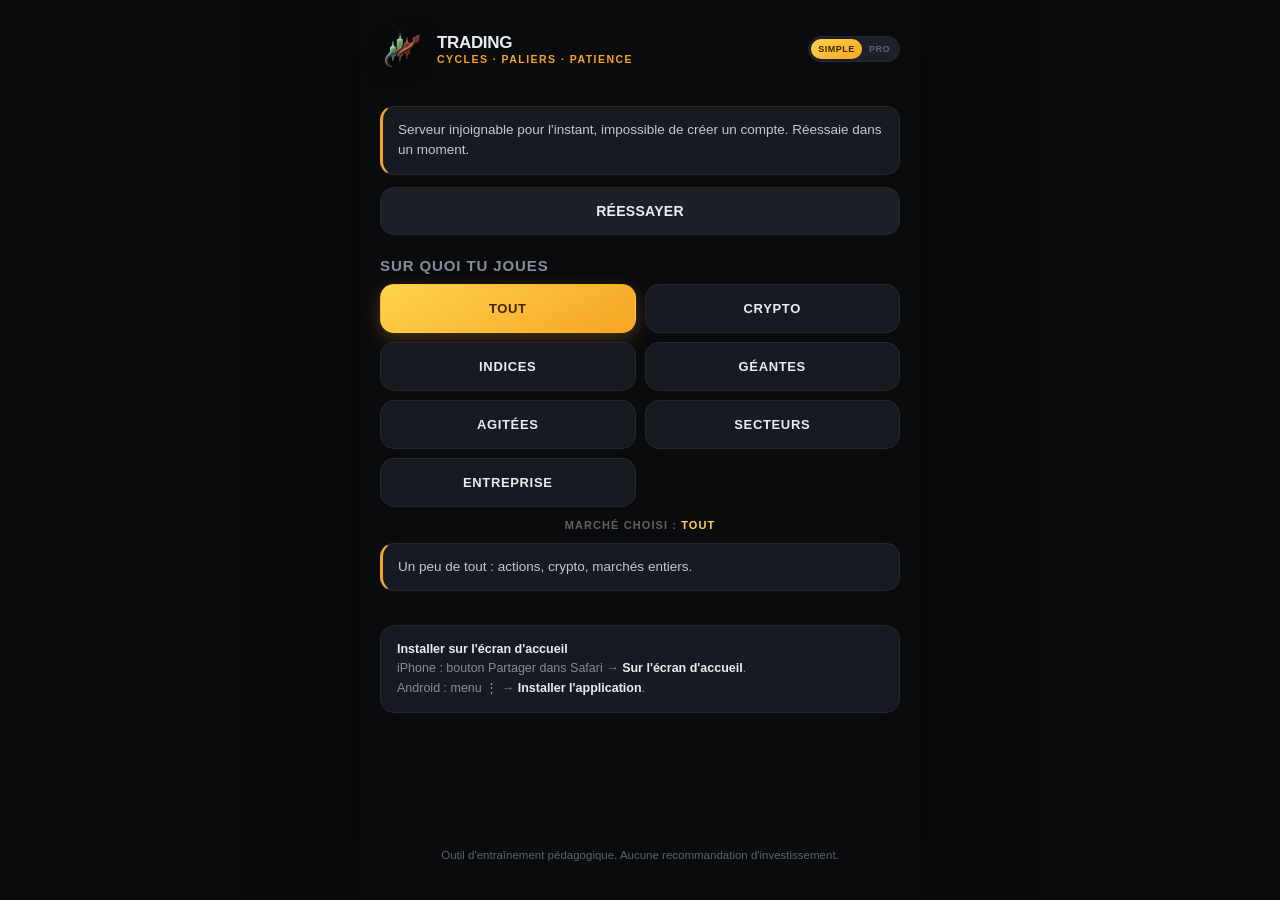
==== index.html @ 04aef6de "38 actifs et 7 marches, portefeuille persistant, interface en mots [skip ci]" ====
<!doctype html>
<html lang="fr">
<head>
<meta charset="utf-8">
<meta name="viewport" content="width=device-width,initial-scale=1,maximum-scale=1,user-scalable=no,viewport-fit=cover">
<meta name="theme-color" content="#0a0b0d">
<meta name="apple-mobile-web-app-capable" content="yes">
<meta name="mobile-web-app-capable" content="yes">
<meta name="apple-mobile-web-app-status-bar-style" content="black-translucent">
<meta name="apple-mobile-web-app-title" content="Trading">
<link rel="manifest" href="manifest.webmanifest">
<link rel="apple-touch-icon" href="assets/icons/icon-180.png">
<link rel="apple-touch-icon" sizes="152x152" href="assets/icons/icon-152.png">
<link rel="apple-touch-icon" sizes="180x180" href="assets/icons/icon-180.png">
<link rel="icon" href="assets/icons/favicon.png">
<link rel="stylesheet" href="assets/css/style.css">
<title>Trading</title>
</head>
<body>
<div id="app">
<section class="page">
  <div class="brand">
    <div class="mark"><img src="assets/icons/logo.png" alt=""></div>
    <div style="flex:1"><div class="nm">TRADING</div><div class="sb">CYCLES &middot; PALIERS &middot; PATIENCE</div></div>
    <div class="modesw" id="modesw"><b data-m="simple">SIMPLE</b><b data-m="pro">PRO</b></div>
  </div>

  <div id="authbox"><p class="note">Chargement&hellip;</p></div>

  <div id="marchebox"></div>

  <div class="a2hs">
    <b>Installer sur l'écran d'accueil</b><br>
    iPhone : bouton Partager dans Safari → <b>Sur l'écran d'accueil</b>.<br>
    Android : menu ⋮ → <b>Installer l'application</b>.
  </div>
  <div class="grow"></div>
  <p class="note" style="text-align:center;margin-top:22px">Outil d'entraînement pédagogique.
  Aucune recommandation d'investissement.</p>
</section>
</div>
<script src="assets/js/core.js"></script>
<script src="assets/js/audio.js"></script>
<script src="assets/data/catalogue.js"></script>
<script src="assets/js/score.js"></script>
<script src="assets/js/cloud.js"></script>
<script src="assets/js/ui.js"></script>
<script src="assets/js/home.js"></script>
</body></html>
---- assets/css/style.css ----
/* ============================================================
   SECTION UI : design system (dark trading app + couche gamifiée)
   ============================================================ */
*{box-sizing:border-box;-webkit-tap-highlight-color:transparent}
:root{
  --bg:#0a0b0d; --panel:#121419; --panel2:#171a20; --panel3:#1d2027;
  --line:#242832; --txt:#e9ecf1; --muted:#868d9a; --dim:#5b626e;
  --gold:#f5a524; --gold2:#ffd34d; --gold3:#ffe38a;
  --green:#16c784; --red:#ea3943; --lime:#b8ec2f; --blue:#3b82f6;
  --mono:ui-monospace,"SF Mono",Menlo,Consolas,monospace;
  --sans:-apple-system,BlinkMacSystemFont,"Inter","Segoe UI",Roboto,sans-serif;
}
html,body{margin:0;padding:0;height:100%;background:var(--bg);color:var(--txt);
  font-family:var(--sans);overscroll-behavior:none;-webkit-font-smoothing:antialiased}
body{overflow:hidden}
#app{position:fixed;inset:0;display:flex;flex-direction:column;max-width:560px;margin:0 auto;
  background:var(--bg);box-shadow:0 0 80px rgba(0,0,0,.6)}
.screen{position:absolute;inset:0;display:none;flex-direction:column}
.screen.on{display:flex}
button{font-family:inherit;color:inherit;border:0;background:none;cursor:pointer}
.num{font-family:var(--mono);font-variant-numeric:tabular-nums}

/* ---------- barre du haut ---------- */
.topbar{display:flex;align-items:center;gap:10px;padding:calc(env(safe-area-inset-top) + 10px) 12px 10px;
  border-bottom:1px solid var(--line);background:var(--panel);flex:0 0 auto}
.lvl{display:flex;align-items:center;gap:8px}
.lvl-badge{width:34px;height:34px;border-radius:11px;display:grid;place-items:center;font-weight:800;font-size:13px;
  background:linear-gradient(150deg,#ffd34d,#f5a524);color:#3a2600;box-shadow:0 3px 10px rgba(245,165,36,.28)}
.lvl-meta{display:flex;flex-direction:column;gap:3px}
.lvl-meta b{font-size:11px;letter-spacing:.08em;color:var(--muted);font-weight:700}
.xpmini{width:88px;height:4px;border-radius:3px;background:#262a33;overflow:hidden}
.xpmini i{display:block;height:100%;border-radius:3px;background:linear-gradient(90deg,#b8ec2f,#8fd400)}
.topbar .mid{flex:1;text-align:center;font-size:12px;letter-spacing:.12em;color:var(--muted);font-weight:700}
.icobtn{width:34px;height:34px;border-radius:10px;background:var(--panel3);display:grid;place-items:center;font-size:15px}

/* ---------- bandeau de stats ---------- */
.stats{display:grid;grid-template-columns:repeat(4,1fr);border-bottom:1px solid var(--line);background:var(--panel2);flex:0 0 auto}
.stat{padding:8px 6px;text-align:center;border-right:1px solid var(--line)}
.stat:last-child{border-right:0}
.stat u{display:block;font-size:9px;letter-spacing:.1em;color:var(--dim);text-decoration:none;font-weight:700;margin-bottom:3px}
.stat b{display:block;font-size:14px;font-family:var(--mono);font-weight:600}

/* ---------- zone graphique ---------- */
.chartwrap{position:relative;flex:1 1 auto;min-height:0;background:var(--bg);touch-action:none}
#chart{position:absolute;inset:0;width:100%;height:100%;display:block}
.chip{position:absolute;display:flex;align-items:center;gap:6px;padding:5px 9px;border-radius:8px;
  background:rgba(18,20,25,.86);border:1px solid var(--line);font-size:10.5px;letter-spacing:.06em;
  color:var(--muted);font-weight:700;backdrop-filter:blur(8px)}
.chip.anon{top:10px;left:10px}
.chip.anon .q{color:var(--gold);font-family:var(--mono)}
.zoomctl{position:absolute;top:48px;left:10px;display:flex;gap:6px;align-items:center}
.zbtn{width:34px;height:34px;border-radius:9px;background:rgba(18,20,25,.9);border:1px solid var(--line);
  display:grid;place-items:center;font-size:16px;color:var(--txt);backdrop-filter:blur(8px)}
.zbtn.sm{font-size:9.5px;font-weight:800;letter-spacing:.04em;width:auto;padding:0 9px;height:26px}
.gate{position:absolute;left:50%;transform:translateX(-50%);bottom:30px;padding:8px 14px;border-radius:11px;
  background:rgba(234,57,67,.12);border:1px solid rgba(234,57,67,.4);color:#ff8b92;font-size:11.5px;font-weight:700;
  display:flex;align-items:center;gap:7px;backdrop-filter:blur(8px);transition:.25s}
.gate.ok{background:rgba(22,199,132,.1);border-color:rgba(22,199,132,.35);color:#4fe0a8}
.gate.hide{opacity:0;pointer-events:none;transform:translate(-50%,8px)}
.zbtn.sm{white-space:nowrap}
.amt small{font-size:15px;opacity:.7;margin-left:3px}

/* ---------- carte de décision (swipe) ---------- */
.deck{flex:0 0 auto;padding:10px 12px calc(env(safe-area-inset-bottom) + 12px);background:var(--panel);
  border-top:1px solid var(--line);position:relative}
.hints{display:flex;justify-content:space-between;font-size:9.5px;letter-spacing:.07em;color:var(--dim);
  font-weight:700;margin-bottom:8px;padding:0 2px}
.hints span{display:flex;align-items:center;gap:4px}
.card{position:relative;height:104px;border-radius:18px;background:linear-gradient(180deg,#1f232b,#171a20);
  border:1px solid #2b303a;display:grid;place-items:center;overflow:hidden;
  box-shadow:0 8px 24px rgba(0,0,0,.45);touch-action:none;user-select:none;will-change:transform}
.card.locked{opacity:.45}
.card .face{display:flex;flex-direction:column;align-items:center;gap:6px;pointer-events:none;z-index:2}
.card .face .big{font-size:15px;font-weight:800;letter-spacing:.02em}
.card .face .sub{font-size:10.5px;color:var(--muted);letter-spacing:.05em;font-weight:600}
.card .amt{font-family:var(--mono);font-size:30px;font-weight:700;line-height:1}
.card .tint{position:absolute;inset:0;opacity:0;transition:opacity .12s;z-index:1}
.gauge{position:absolute;left:14px;right:14px;bottom:12px;height:7px;border-radius:5px;background:rgba(255,255,255,.09);
  overflow:hidden;opacity:0;transition:opacity .15s;z-index:2}
.gauge i{display:block;height:100%;width:0%;border-radius:5px;transition:width .04s linear}
.gauge .cap{position:absolute;top:0;bottom:0;width:2px;background:rgba(255,255,255,.35)}
.arrow{position:absolute;top:50%;transform:translateY(-50%);font-size:20px;opacity:.22;z-index:2;pointer-events:none}
.arrow.l{left:16px} .arrow.r{right:16px}
.arrowup{position:absolute;top:9px;left:50%;transform:translateX(-50%);font-size:15px;opacity:.22;z-index:2}

/* ---------- overlays ---------- */
.ov{position:absolute;inset:0;background:rgba(6,7,9,.93);backdrop-filter:blur(14px);z-index:50;
  display:none;flex-direction:column;padding:calc(env(safe-area-inset-top) + 18px) 18px calc(env(safe-area-inset-bottom) + 18px);overflow-y:auto}
.ov.on{display:flex}
.toast{position:absolute;left:50%;top:74px;transform:translate(-50%,-14px);z-index:40;padding:11px 16px;border-radius:13px;
  font-size:13px;font-weight:700;opacity:0;transition:.28s;pointer-events:none;border:1px solid;backdrop-filter:blur(10px);
  display:flex;align-items:center;gap:9px;max-width:90%}
.toast.on{opacity:1;transform:translate(-50%,0)}
.toast.exc{background:rgba(22,199,132,.16);border-color:rgba(22,199,132,.5);color:#5fe8b6}
.toast.cor{background:rgba(245,165,36,.14);border-color:rgba(245,165,36,.45);color:var(--gold3)}
.toast.tie{background:rgba(134,141,154,.14);border-color:rgba(134,141,154,.4);color:#c3c9d4}
.toast.bad{background:rgba(234,57,67,.16);border-color:rgba(234,57,67,.5);color:#ff9098}

/* ---------- textes génériques ---------- */
h1{font-size:24px;margin:0 0 6px;letter-spacing:-.01em}
h2{font-size:15px;margin:22px 0 10px;letter-spacing:.06em;color:var(--muted);text-transform:uppercase;font-weight:700}
p.lead{color:var(--muted);font-size:13.5px;line-height:1.55;margin:0 0 16px}
.btn{display:block;width:100%;padding:15px;border-radius:14px;font-weight:800;font-size:14px;letter-spacing:.02em;
  background:linear-gradient(150deg,#ffd34d,#f5a524);color:#3a2600;box-shadow:0 6px 20px rgba(245,165,36,.25);margin-top:10px}
.btn.ghost{background:var(--panel3);color:var(--txt);box-shadow:none;border:1px solid var(--line)}
.inp{width:100%;padding:13px 14px;border-radius:12px;background:var(--panel2);border:1px solid var(--line);
  color:var(--txt);font-size:15px;margin-bottom:9px;font-family:inherit}
.inp::placeholder{color:var(--dim)}
.row{display:flex;gap:9px}.row>*{flex:1}
.kv{display:flex;justify-content:space-between;align-items:center;gap:12px;padding:11px 0;border-bottom:1px solid var(--line);font-size:13px}
.kv>span:first-child{min-width:0}
.kv b{font-family:var(--mono);font-weight:600}
.tag{padding:3px 8px;border-radius:6px;font-size:9.5px;font-weight:800;letter-spacing:.05em;white-space:nowrap;display:inline-block}
.tag.exc{background:rgba(22,199,132,.16);color:#5fe8b6}
.tag.cor{background:rgba(245,165,36,.16);color:var(--gold3)}
.tag.tie{background:rgba(134,141,154,.16);color:#c3c9d4}
.tag.bad{background:rgba(234,57,67,.16);color:#ff9098}
.note{font-size:11.5px;color:var(--dim);line-height:1.5}
.err{color:#ff9098;font-size:12px;margin:4px 0 8px;min-height:16px}
/* ============================================================
   SECTION UI : reproduction fidèle des 2 visuels fournis
   (1) barre de progression "missions"  (2) classement empilé
   ============================================================ */

/* ---------- (1) BARRE DE PROGRESSION ---------- */
.missionwrap{position:relative;border-radius:26px;padding:24px 16px;overflow:hidden;
  background:radial-gradient(120% 90% at 88% -10%,#c2410c 0%,#7c2d12 22%,#1c1917 48%,#0b1027 74%,#1e3a8a 100%)}
.missioncard{position:relative;border-radius:30px;padding:20px 20px 18px;
  background:rgba(24,24,27,.62);border:1px solid rgba(255,255,255,.09);
  backdrop-filter:blur(18px);-webkit-backdrop-filter:blur(18px);
  box-shadow:0 18px 50px rgba(0,0,0,.5),inset 0 1px 0 rgba(255,255,255,.06)}
.missioncard:before{content:"";position:absolute;inset:0;border-radius:30px;pointer-events:none;opacity:.5;
  background-image:radial-gradient(rgba(255,255,255,.13) .6px,transparent .6px);background-size:4px 4px}
.mtop{display:flex;align-items:center;gap:15px;margin-bottom:17px;position:relative;z-index:2}
.mico{flex:0 0 auto;width:56px;height:56px;border-radius:50%;display:grid;place-items:center;position:relative;
  background:radial-gradient(circle at 50% 45%,#3a1416 0%,#1a0c0e 70%);
  box-shadow:0 0 0 1.5px rgba(255,70,50,.55),0 0 26px rgba(255,60,40,.55),0 0 54px rgba(255,50,30,.3)}
.mico i{display:block;width:24px;height:30px;border-radius:5px;transform:rotate(-13deg);
  background:linear-gradient(150deg,#ff6b5a,#e11d2e 55%,#8f1220);
  box-shadow:0 3px 10px rgba(0,0,0,.55),inset 0 1px 0 rgba(255,255,255,.4)}
.mico i:after{content:"";position:absolute;left:50%;top:52%;width:11px;height:11px;border-radius:50%;
  transform:translate(-50%,-50%) rotate(13deg);background:rgba(255,255,255,.85)}
.mtxt{font-size:16px;line-height:1.42;color:rgba(255,255,255,.86);letter-spacing:-.005em}
.mtxt b{color:#fff;font-weight:800}
.mtrack{position:relative;height:44px;border-radius:22px;background:#0e0f11;
  box-shadow:inset 0 1px 3px rgba(0,0,0,.85);display:flex;align-items:center;padding:0 6px;z-index:2}
.mfill{height:32px;border-radius:18px;min-width:32px;position:relative;transition:width .9s cubic-bezier(.2,.9,.25,1);
  background:linear-gradient(93deg,#9fdc1e 0%,#bff03c 62%,#d6ff5e 100%);
  box-shadow:0 0 22px rgba(180,236,47,.62),0 0 52px rgba(180,236,47,.34),inset 0 1px 0 rgba(255,255,255,.5)}
.mdots{position:absolute;top:0;bottom:0;display:flex;align-items:center;gap:0;pointer-events:none}
.mdots s{display:block;width:6px;height:6px;border-radius:50%;background:#41454c;text-decoration:none}
.mdots s.hot{background:#b8ec2f;box-shadow:0 0 10px rgba(184,236,47,.9)}
.mfoot{display:flex;justify-content:space-between;margin-top:11px;font-size:12.5px;color:rgba(255,255,255,.44);
  position:relative;z-index:2}

/* ---------- (2) CLASSEMENT EMPILÉ ---------- */
.lbwrap{position:relative;border-radius:22px;background:#0d0d0f;padding:42px 18px 46px;
  border:1px solid rgba(245,165,36,.16);overflow:hidden}
.lbstack{display:flex;flex-direction:column;align-items:center}
.lbrow{position:relative;display:flex;align-items:center;gap:11px;height:56px;padding:0 16px 0 9px;
  border-radius:19px;width:100%}
.lbrow .rk{flex:0 0 auto;width:27px;height:27px;border-radius:50%;display:grid;place-items:center;
  font-size:12px;font-weight:800;font-family:var(--mono)}
.lbrow .av{flex:0 0 auto;width:31px;height:31px;border-radius:50%;display:grid;place-items:center;
  font-size:12px;font-weight:800;color:#fff;box-shadow:0 0 0 2px rgba(255,255,255,.22)}
.lbrow .nm{flex:1;font-size:15.5px;font-weight:700;letter-spacing:-.01em;white-space:nowrap;overflow:hidden;text-overflow:ellipsis}
.lbrow .pt{font-size:14.5px;font-weight:800;font-family:var(--mono);display:flex;align-items:center;gap:6px;white-space:nowrap}

/* rang 1 : pilule dorée + éclat lumineux sur l'arête haute */
.lbrow.r1{background:linear-gradient(103deg,#FFCB3D 0%,#FFB61F 52%,#F59E0B 100%);
  box-shadow:0 12px 26px rgba(0,0,0,.55),0 3px 0 rgba(0,0,0,.25);z-index:5}
.lbrow.r1:before{content:"";position:absolute;top:-3px;left:26%;width:48%;height:7px;border-radius:50%;
  background:radial-gradient(ellipse at center,rgba(255,255,255,.95),rgba(255,236,180,.35) 45%,transparent 72%);
  filter:blur(2.5px)}
.lbrow.r1 .rk{background:#fffdf6;color:#C97A06;box-shadow:0 0 0 2px #E39A10}
.lbrow.r1 .nm{color:#4a2e00}
.lbrow.r1 .pt{color:#5c3a00}
/* rangs suivants : largeur et luminosité décroissantes, effet de pile */
.lbrow.r2{width:94%;margin-top:-5px;background:linear-gradient(180deg,#31353d,#262a31);z-index:4;
  box-shadow:0 10px 22px rgba(0,0,0,.5)}
.lbrow.r2 .rk{background:#454a54;color:#fff;box-shadow:0 0 0 2px #5b616d}
.lbrow.r2 .nm{color:#f2f4f8}.lbrow.r2 .pt{color:#ffd34d}
.lbrow.r3{width:88.5%;margin-top:-5px;background:linear-gradient(180deg,#24272d,#1e2127);z-index:3;
  box-shadow:0 10px 20px rgba(0,0,0,.45)}
.lbrow.r3 .rk{background:#3a3d44;color:#cfd4dd;box-shadow:0 0 0 2px #4a4e57}
.lbrow.r3 .nm{color:#b9bfca}.lbrow.r3 .pt{color:rgba(255,211,77,.72)}
.lbrow.r4{width:83%;margin-top:-5px;background:#191c21;z-index:2;opacity:.2;filter:blur(.2px)}
.lbrow.r4 .rk{background:#2a2d33;color:#8b919c}
.lbrow.r4 .nm{color:#6b717c}.lbrow.r4 .pt{color:rgba(255,211,77,.4)}
.lbrow.r5{width:78%;margin-top:-5px;background:#15181c;z-index:1;opacity:.07;filter:blur(.5px)}
.lbrow.r5 .rk{background:#22252a;color:#6b717c}.lbrow.r5 .nm{color:#5b626e}.lbrow.r5 .pt{color:rgba(255,211,77,.3)}
.lbme{margin-top:14px;text-align:center;font-size:11.5px;color:var(--dim);letter-spacing:.06em;font-weight:700}

/* ---------- animation de montée de niveau ---------- */
#levelup{position:absolute;inset:0;z-index:80;display:none;place-items:center;
  background:radial-gradient(60% 45% at 50% 45%,rgba(245,165,36,.28),rgba(6,7,9,.96) 70%)}
#levelup.on{display:grid}
.lu{text-align:center;animation:luin .7s cubic-bezier(.16,1,.3,1)}
.lu .ring{width:132px;height:132px;border-radius:50%;margin:0 auto 20px;display:grid;place-items:center;
  background:conic-gradient(from 0deg,#ffd34d,#f5a524,#ffe38a,#f5a524,#ffd34d);
  box-shadow:0 0 60px rgba(245,165,36,.55);animation:spin 5s linear infinite}
.lu .ring b{width:112px;height:112px;border-radius:50%;background:#0b0c0f;display:grid;place-items:center;
  font-size:40px;font-weight:800;font-family:var(--mono);color:var(--gold2)}
.lu h3{font-size:13px;letter-spacing:.28em;color:var(--gold);margin:0 0 6px;font-weight:800}
.lu p{font-size:15px;color:var(--muted);margin:0}
@keyframes luin{from{opacity:0;transform:scale(.7)}to{opacity:1;transform:scale(1)}}
@keyframes spin{to{transform:rotate(360deg)}}
.spark{position:absolute;width:7px;height:7px;border-radius:50%;background:var(--gold2);opacity:0}
@keyframes fly{0%{opacity:1;transform:translate(0,0) scale(1)}100%{opacity:0;transform:translate(var(--dx),var(--dy)) scale(.2)}}

/* ============================================================
   PAGES AUTONOMES : accueil, connexion, inscription, profil
   ============================================================ */
.page{position:absolute;inset:0;overflow-y:auto;display:flex;flex-direction:column;
  padding:calc(env(safe-area-inset-top) + 26px) 20px calc(env(safe-area-inset-bottom) + 24px)}
.brand{display:flex;align-items:center;gap:11px;margin-bottom:22px}
.brand .mark{width:46px;height:46px;flex:0 0 auto;filter:drop-shadow(0 4px 12px rgba(0,0,0,.55))}
.brand .mark img{width:100%;height:100%;display:block}
.brand .nm{font-size:17px;font-weight:800;letter-spacing:-.02em}
.brand .sb{font-size:10.5px;letter-spacing:.14em;color:var(--gold);font-weight:700}
.back{display:inline-flex;align-items:center;gap:7px;font-size:12px;font-weight:700;
  letter-spacing:.06em;color:var(--muted);margin-bottom:18px;background:none}
.linkrow{display:flex;justify-content:center;gap:18px;margin-top:18px;font-size:12.5px}
.linkrow a{color:var(--gold);text-decoration:none;font-weight:700}
.grow{flex:1}
.ok{color:#5fe8b6;font-size:12px;margin:4px 0 8px;min-height:16px}
.a2hs{margin-top:22px;padding:14px 16px;border-radius:14px;background:var(--panel2);
  border:1px solid var(--line);font-size:12.5px;color:var(--muted);line-height:1.55}
.a2hs b{color:var(--txt)}
a.btn{text-decoration:none;text-align:center;display:block}
/* la ligne du joueur courant est cerclée d'or dans le classement */
.lbrow.me{box-shadow:0 0 0 2px var(--gold),0 12px 26px rgba(0,0,0,.55);opacity:1 !important;filter:none !important}

/* ============================================================
   MODE SIMPLE : interface épurée, gestuelle, sans texte
   Tout est piloté par la classe .simple posée sur #app.
   Le mode PRO reste strictement inchangé.
   ============================================================ */

/* --- bascule entre les deux modes --- */
.modesw{display:flex;align-items:center;gap:0;border-radius:999px;background:var(--panel3);
  border:1px solid var(--line);padding:2px;flex:0 0 auto}
.modesw b{font-size:9.5px;font-weight:800;letter-spacing:.06em;padding:5px 9px;border-radius:999px;
  color:var(--dim);transition:.18s}
.modesw b.on{background:linear-gradient(150deg,#ffd34d,#f5a524);color:#3a2600}

/* --- barre du haut simplifiée --- */
.simple .stats{display:none}
.simple .topbar{padding-top:calc(env(safe-area-inset-top) + 12px);padding-bottom:12px;gap:12px}
.simple .lvl-meta{display:none}
.simple .topbar .mid{display:flex;justify-content:center;gap:5px;align-items:center}
.dots{display:none;gap:5px}
.simple .dots{display:flex}
.simple #t-round{display:none}
.dots i{width:7px;height:7px;border-radius:50%;background:#31353d;display:block;transition:.3s}
.dots i.done{background:var(--gold)}
.dots i.now{background:var(--gold2);box-shadow:0 0 9px rgba(255,211,77,.8);transform:scale(1.45)}

/* --- bandeau visuel : cash restant + paliers posés --- */
.money{display:none;align-items:center;gap:12px;padding:11px 14px;background:var(--panel2);
  border-bottom:1px solid var(--line);flex:0 0 auto}
.simple .money{display:flex}
.money .bar{flex:1;height:14px;border-radius:9px;background:#22262e;overflow:hidden;position:relative}
.money .bar i{display:block;height:100%;border-radius:9px;transition:width .5s cubic-bezier(.2,.9,.25,1);
  background:linear-gradient(90deg,#9fdc1e,#c8f83a);box-shadow:0 0 14px rgba(184,236,47,.45)}
.money .coins{display:flex;gap:3px;align-items:center;font-size:15px;line-height:1}
.money .coins s{text-decoration:none;filter:drop-shadow(0 1px 3px rgba(0,0,0,.6))}

/* --- graphique épuré --- */
.simple .chip.anon{top:12px;left:12px;width:34px;height:34px;padding:0;border-radius:50%;
  justify-content:center;background:rgba(18,20,25,.8)}
.simple .chip.anon .q{font-size:19px;font-weight:800;letter-spacing:0}
.simple .zoomctl{top:auto;bottom:12px;left:50%;transform:translateX(-50%)}
.simple .zbtn{width:44px;height:44px;font-size:22px;border-radius:14px}
.simple .zbtn.sm,.simple #t-span{display:none}
.simple .gate{background:none;border:0;backdrop-filter:none;bottom:auto;top:44%;padding:0}
.simple .gate span:last-child{display:none}
.simple .gate span:first-child{font-size:46px;animation:pulse 1.5s ease-in-out infinite;
  filter:drop-shadow(0 4px 14px rgba(0,0,0,.7))}
@keyframes pulse{0%,100%{transform:scale(1);opacity:.85}50%{transform:scale(1.16);opacity:1}}

/* --- carte de décision plein pouce --- */
.simple .hints{display:none}
.simple .deck{padding:12px 14px calc(env(safe-area-inset-bottom) + 14px)}
.simple .card{height:150px;border-radius:26px}
.simple .arrow{font-size:34px;opacity:.8;filter:drop-shadow(0 2px 6px rgba(0,0,0,.6))}
.simple .arrow.l{left:22px} .simple .arrow.r{right:22px}
.swipehint{font-size:36px;opacity:.28;display:block;animation:sw 2s ease-in-out infinite}
@keyframes sw{0%,100%{transform:translateX(-9px)}50%{transform:translateX(9px)}}
@media (prefers-reduced-motion:reduce){.swipehint{animation:none}}
.simple .arrowup{font-size:24px;top:12px}
.simple .face .big{font-size:44px}
.simple .face .sub{display:none}
.simple .amt{font-size:64px}
.simple .amt small{font-size:26px}
.simple .gauge{height:10px;bottom:16px}

/* --- retour immédiat : un pictogramme plein écran, aucun mot --- */
#flash{position:absolute;inset:0;z-index:60;display:none;place-items:center;pointer-events:none}
#flash.on{display:grid}
#flash b{font-size:130px;line-height:1;animation:flashin .75s cubic-bezier(.16,1,.3,1);
  filter:drop-shadow(0 10px 34px rgba(0,0,0,.8))}
@keyframes flashin{0%{opacity:0;transform:scale(.35)}35%{opacity:1;transform:scale(1.14)}
  75%{opacity:1;transform:scale(1)}100%{opacity:0;transform:scale(1.04)}}
.simple .toast{display:none}

/* --- bilan simplifié --- */
.sres{display:flex;flex-direction:column;align-items:center;text-align:center;gap:0;padding-top:8px}
.sres .pastilles{display:flex;gap:11px;margin-bottom:26px}
.sres .pastilles s{width:26px;height:26px;border-radius:50%;background:#23262c;text-decoration:none;display:block}
.sres .pastilles s.on{background:linear-gradient(150deg,#ffd34d,#f5a524);
  box-shadow:0 0 18px rgba(245,165,36,.55)}
.sres .asset{font-size:34px;font-weight:800;letter-spacing:-.02em;line-height:1.1}
.sres .years{font-size:17px;color:var(--muted);font-family:var(--mono);margin-top:6px;letter-spacing:.02em}
.sres .mult{font-size:66px;font-weight:800;font-family:var(--mono);margin:26px 0 2px;line-height:1}
.sres .xp{font-size:15px;color:var(--gold2);font-weight:800}
.sres .mini{display:flex;gap:26px;margin:26px 0 4px}
.sres .mini div{text-align:center}
.sres .mini b{display:block;font-size:26px;font-family:var(--mono);font-weight:700}
.sres .mini u{display:block;font-size:22px;text-decoration:none;margin-bottom:3px}
.bigbtn{width:78px;height:78px;border-radius:50%;display:grid;place-items:center;font-size:30px;
  background:linear-gradient(150deg,#ffd34d,#f5a524);color:#3a2600;margin:28px auto 0;
  box-shadow:0 10px 30px rgba(245,165,36,.35)}
.roundbtn{width:52px;height:52px;border-radius:50%;display:grid;place-items:center;font-size:20px;
  background:var(--panel3);border:1px solid var(--line);margin:0 auto}
.sres .row2{display:flex;gap:16px;justify-content:center;margin-top:22px}
/* bouton de dézoom qui appelle le geste tant que le recul n'est pas pris */
.simple .zbtn.pulse{animation:zpulse 1.4s ease-in-out infinite;
  box-shadow:0 0 0 0 rgba(245,165,36,.55)}
@keyframes zpulse{0%{box-shadow:0 0 0 0 rgba(245,165,36,.5)}
  70%{box-shadow:0 0 0 16px rgba(245,165,36,0)}100%{box-shadow:0 0 0 0 rgba(245,165,36,0)}}
@media (prefers-reduced-motion:reduce){
  .simple .zbtn.pulse,.simple .gate span:first-child{animation:none}
}

/* la bascule de mode s'ajoute à une barre déjà dense : on resserre */
.topbar{gap:8px;padding-left:10px;padding-right:10px}
.topbar .mid{font-size:10.5px;white-space:nowrap;letter-spacing:.08em}
.xpmini{width:60px}
.lvl-meta b{font-size:10px}
.modesw b{padding:5px 7px;font-size:9px}
.icobtn{width:32px;height:32px;font-size:14px}
.simple .topbar{gap:10px}

/* ============================================================
   PROFIL ÉDITABLE : pseudo et photo
   ============================================================ */
.bigav{width:56px;height:56px;border-radius:50%;position:relative;flex:0 0 auto;padding:0;
  background:var(--panel3);border:1px solid var(--line);overflow:visible}
.bigav span{position:absolute;inset:0;border-radius:50%;overflow:hidden;display:grid;place-items:center;
  font-size:22px;font-weight:800;color:#fff;background-size:cover;background-position:center}
.bigav i.pen{position:absolute;right:-3px;bottom:-3px;width:22px;height:22px;border-radius:50%;
  background:linear-gradient(150deg,#ffd34d,#f5a524);color:#3a2600;font-size:11px;font-style:normal;
  display:grid;place-items:center;border:2px solid var(--bg)}
.pen.sm{width:24px;height:24px;border-radius:8px;background:var(--panel3);border:1px solid var(--line);
  font-size:11px;color:var(--muted);display:grid;place-items:center;flex:0 0 auto}
.editbox{display:none;padding:14px;border:1px solid var(--line);border-radius:16px;
  background:var(--panel2);margin-bottom:18px}
.editbox.on{display:block}
.av.photo{background-size:cover;background-position:center;color:transparent}

/* onglets du classement : XP ou précision */
.lbtabs{display:flex;gap:6px;justify-content:center;margin-bottom:12px}
.lbtabs b{font-size:10px;font-weight:800;letter-spacing:.08em;padding:7px 14px;border-radius:999px;
  background:var(--panel3);border:1px solid var(--line);color:var(--muted);cursor:pointer}
.lbtabs b.on{background:linear-gradient(150deg,#ffd34d,#f5a524);color:#3a2600;border-color:transparent}
/* en-tête du profil : la photo et le nom d'abord, les réglages ensuite */
.phead{display:flex;align-items:center;gap:12px;margin-bottom:14px}
.pinfo{flex:1;min-width:0}
.prow{display:flex;align-items:center;gap:7px;min-width:0}
.prow span{font-size:18px;font-weight:800;white-space:nowrap;overflow:hidden;text-overflow:ellipsis}
.phead .note{white-space:nowrap;overflow:hidden;text-overflow:ellipsis}
.swrow{display:flex;justify-content:center;margin-bottom:18px}

/* ============================================================
   CONSIGNE DE DÉZOOM : explicite, placée à côté du bouton concerné
   ============================================================ */
.gate{max-width:82%;text-align:left;line-height:1.35}
.gate.top{bottom:auto;top:92px;left:10px;transform:none}
.gate.top.hide{transform:translateY(-8px)}
.gate:after{content:"";position:absolute;width:0;height:0;border:7px solid transparent}
.gate.top:after{top:-14px;left:28px;border-bottom-color:rgba(234,57,67,.4)}
.gate.ok.top:after{border-bottom-color:rgba(22,199,132,.35)}
.gate.bottom:after{bottom:-14px;left:calc(50% - 32px);border-top-color:rgba(234,57,67,.4)}
.gate.ok.bottom:after{border-top-color:rgba(22,199,132,.35)}
.gate.beat{animation:beat .45s}
@keyframes beat{0%,100%{transform:scale(1)}35%{transform:scale(1.07)}}
.gate.bottom.beat{animation:beatx .45s}
@keyframes beatx{0%,100%{transform:translateX(-50%) scale(1)}35%{transform:translateX(-50%) scale(1.07)}}

/* mode simple : la consigne se pose juste au-dessus des boutons de zoom */
.simple .gate{top:auto;bottom:66px;left:50%;transform:translateX(-50%);
  background:rgba(234,57,67,.14);border:1px solid rgba(234,57,67,.45);backdrop-filter:blur(8px);
  padding:9px 14px;font-size:13px;text-align:center}
.simple .gate.ok{background:rgba(22,199,132,.12);border-color:rgba(22,199,132,.4)}
.simple .gate span:last-child{display:inline}
.simple .gate span:first-child{font-size:19px;animation:none;filter:none}
.simple .gate.hide{transform:translate(-50%,8px)}

/* carte refusée tant que le recul n'est pas pris */
.card.nope{animation:nope .42s}
@keyframes nope{0%,100%{transform:translateX(0)}18%{transform:translateX(-10px)}
  38%{transform:translateX(10px)}58%{transform:translateX(-7px)}78%{transform:translateX(7px)}}
.card.locked{opacity:.62}
.lockface{display:flex;align-items:center;gap:9px;font-size:14px;font-weight:800;letter-spacing:.04em;color:#ff9098}
.lockface b{font-size:24px}
.simple .lockface{font-size:16px}
.simple .lockface b{font-size:34px}
@media (prefers-reduced-motion:reduce){.card.nope,.gate.beat,.gate.bottom.beat{animation:none}}

/* interrupteur de réglage */
.sw{width:50px;height:29px;border-radius:999px;background:#2b303a;position:relative;
  border:1px solid var(--line);flex:0 0 auto;transition:.22s}
.sw i{position:absolute;top:2px;left:2px;width:23px;height:23px;border-radius:50%;
  background:#8b919c;transition:.22s;display:block}
.sw.on{background:linear-gradient(150deg,#ffd34d,#f5a524);border-color:transparent}
.sw.on i{left:23px;background:#3a2600}

/* ============================================================
   REFONTE : des mots à la place des pictogrammes
   ============================================================ */

/* --- boutons texte --- */
.wordbtn{padding:8px 11px;border-radius:10px;background:var(--panel3);border:1px solid var(--line);
  font-size:10.5px;font-weight:800;letter-spacing:.07em;color:var(--txt);white-space:nowrap}
.wordbtn.sm{padding:7px 9px;font-size:9.5px}
.wordbtn.off{opacity:.45}
.marchebtn{flex:1;text-align:center;text-decoration:none;padding:8px 8px;border-radius:10px;
  background:rgba(245,165,36,.12);border:1px solid rgba(245,165,36,.35);color:var(--gold2);
  font-size:11px;font-weight:800;letter-spacing:.08em;white-space:nowrap;overflow:hidden;
  text-overflow:ellipsis;max-width:44%}

/* --- deuxième ligne : manche + bascule de mode --- */
.subbar{display:flex;align-items:center;gap:10px;padding:8px 12px;background:var(--panel2);
  border-bottom:1px solid var(--line);flex:0 0 auto;font-size:10.5px;font-weight:700;
  letter-spacing:.1em;color:var(--muted)}
.subbar .dots{display:none}
.subbar .modesw{margin-left:auto}
.simple .subbar #t-round{display:none}
.simple .subbar .dots{display:flex}
.simple .topbar .lvl-meta{display:none}

/* --- bandeau argent du mode simple --- */
.money{display:none;align-items:center;gap:10px;padding:9px 12px;background:var(--panel2);
  border-bottom:1px solid var(--line);flex:0 0 auto}
.simple .money{display:flex}
.money .mcol{flex:0 0 auto;min-width:0}
.money .mcol.right{text-align:right}
.money .mcol u{display:block;font-size:8.5px;letter-spacing:.09em;color:var(--dim);
  text-decoration:none;font-weight:800;margin-bottom:2px}
.money .mcol b{display:block;font-size:14px;font-family:var(--mono);font-weight:700}
.money .bar{flex:1;height:10px;border-radius:7px;background:#22262e;overflow:hidden;min-width:30px}
.money .bar i{display:block;height:100%;border-radius:7px;transition:width .5s cubic-bezier(.2,.9,.25,1);
  background:linear-gradient(90deg,#9fdc1e,#c8f83a)}

/* --- carte de décision : trois mots, trois couleurs --- */
.arrow{position:absolute;top:50%;transform:translateY(-50%);z-index:2;pointer-events:none;opacity:1}
.arrow.l{left:14px} .arrow.r{right:14px}
.arrow u{text-decoration:none;font-size:11px;font-weight:800;letter-spacing:.06em;
  padding:6px 9px;border-radius:9px;display:block}
.simple .arrow u{font-size:13px;padding:8px 12px}
.w-buy{color:#16c784;background:rgba(22,199,132,.14)}
.w-wait{color:#c3c9d4;background:rgba(134,141,154,.14)}
.w-sell{color:#93c5fd;background:rgba(59,130,246,.14)}
.face .act{display:block;font-size:13px;font-weight:800;letter-spacing:.08em;
  background:none;padding:0;margin-bottom:2px}
.simple .face .act{font-size:16px}
.face .tranche{display:block;font-size:10px;font-weight:800;letter-spacing:.1em;margin-top:3px}
.tranche.t1{color:#5fe8b6} .tranche.t2{color:var(--gold2)}
.tranche.t3{color:#ffa06a} .tranche.t4{color:#ff9098}
.swipehint{font-size:15px;opacity:.5;letter-spacing:.04em;font-weight:600}
.simple .swipehint{font-size:18px}
.lockface{font-size:14px;font-weight:800;letter-spacing:.05em;color:#ff9098}
.simple .lockface{font-size:17px}
.gauge .mark{position:absolute;top:-3px;bottom:-3px;width:2px;background:rgba(255,255,255,.5);
  text-decoration:none;display:block;z-index:3}
#gaugefill.g-buy{background:linear-gradient(90deg,#16c784,#5fe8b6)}
#gaugefill.g-sell{background:linear-gradient(90deg,#3b82f6,#93c5fd)}
#gaugefill.t3{background:linear-gradient(90deg,#f5a524,#ffa06a)}
#gaugefill.t4{background:linear-gradient(90deg,#ea3943,#ff9098)}

/* --- retour plein écran : un mot --- */
#flash b{font-size:52px;font-weight:800;letter-spacing:.04em;line-height:1;
  padding:18px 30px;border-radius:22px;backdrop-filter:blur(6px)}
.simple #flash b{font-size:60px}
#flash.v-exc b{color:#5fe8b6;background:rgba(22,199,132,.16);box-shadow:0 0 60px rgba(22,199,132,.3)}
#flash.v-cor b{color:var(--gold3);background:rgba(245,165,36,.16)}
#flash.v-tie b{color:#c3c9d4;background:rgba(134,141,154,.16)}
#flash.v-bad b{color:#ff9098;background:rgba(234,57,67,.16)}

/* --- encadré d'explication --- */
.expl{margin:12px 0;padding:13px 15px;border-radius:14px;background:var(--panel2);
  border:1px solid var(--line);border-left:3px solid var(--gold);
  font-size:13.5px;line-height:1.5;color:#c3c9d4;font-style:normal}
.expl b{color:var(--txt);font-weight:700}

/* --- portefeuille --- */
.walletbig{position:relative;text-align:center;padding:18px 16px;border-radius:18px;
  background:linear-gradient(160deg,#1b1f27,#141720);border:1px solid var(--line);margin:6px 0}
.walletbig u{display:block;font-size:9.5px;letter-spacing:.14em;color:var(--dim);
  text-decoration:none;font-weight:800}
.walletbig b{display:block;font-size:40px;font-family:var(--mono);font-weight:800;margin:6px 0 4px}
.walletbig i{font-style:normal;font-size:13px;font-weight:700}
.wallet{width:100%;text-align:center;padding:14px;border-radius:16px;background:var(--panel2);
  border:1px solid var(--line);margin-top:18px}
.wallet u{display:block;font-size:9.5px;letter-spacing:.14em;color:var(--dim);
  text-decoration:none;font-weight:800;margin-bottom:5px}
.wallet b{font-size:32px;font-family:var(--mono);font-weight:800}
.ruinebox{width:100%;margin-top:16px;padding:14px;border-radius:14px;text-align:center;
  background:rgba(234,57,67,.14);border:1px solid rgba(234,57,67,.45);
  color:#ff9098;font-weight:800;font-size:15px;letter-spacing:.04em}
.ruinebox span{display:block;font-weight:600;font-size:12px;margin-top:5px;color:#ffb3b8;letter-spacing:0}
.ruine{display:inline-block;margin-left:7px;padding:2px 7px;border-radius:6px;font-size:9px;
  font-weight:800;letter-spacing:.05em;background:rgba(234,57,67,.2);color:#ff9098;vertical-align:middle}
.ruine.big{position:absolute;top:12px;right:12px;font-size:10px;padding:4px 9px}

/* --- choix du marché --- */
.mgrid{display:grid;grid-template-columns:repeat(2,1fr);gap:9px;margin-bottom:10px}
.mgrid.sub{grid-template-columns:repeat(3,1fr);max-height:270px;overflow-y:auto}
.mbtn{padding:16px 8px;border-radius:14px;background:var(--panel2);border:1px solid var(--line);
  font-size:13px;font-weight:800;letter-spacing:.05em;color:var(--txt);text-align:center}
.mgrid.sub .mbtn{padding:12px 6px;font-size:11px}
.mbtn.on{background:linear-gradient(150deg,#ffd34d,#f5a524);color:#3a2600;border-color:transparent;
  box-shadow:0 6px 18px rgba(245,165,36,.25)}
.mnow{text-align:center;font-size:11px;letter-spacing:.1em;color:var(--dim);font-weight:800;margin-top:12px}
.mnow b{color:var(--gold2)}

/* --- classement : trois mesures, liste dépliable --- */
.lbtabs b{padding:8px 12px;font-size:9.5px}
.lbmore{display:block;width:100%;margin-top:12px;padding:12px;border-radius:12px;
  background:var(--panel3);border:1px solid var(--line);color:var(--txt);
  font-size:11px;font-weight:800;letter-spacing:.08em}
.lblist{border:1px solid rgba(245,165,36,.16);border-radius:18px;overflow:hidden;background:#0d0d0f}
.lbline{display:flex;align-items:center;gap:11px;padding:11px 14px;border-bottom:1px solid #191b20}
.lbline:last-child{border-bottom:0}
.lbline .rk{flex:0 0 auto;width:24px;height:24px;border-radius:50%;display:grid;place-items:center;
  font-size:11px;font-weight:800;font-family:var(--mono);background:#2a2d33;color:#cfd4dd}
.lbline .nm{flex:1;font-size:14px;font-weight:700;white-space:nowrap;overflow:hidden;text-overflow:ellipsis}
.lbline .pt{font-size:13px;font-weight:800;font-family:var(--mono);color:var(--gold2)}
.lbline.me{background:rgba(245,165,36,.1)}
.lbline:nth-child(1) .rk{background:#f5a524;color:#3a2600}
.lbline:nth-child(2) .rk{background:#9aa2b1;color:#1b1d22}
.lbline:nth-child(3) .rk{background:#b07d4a;color:#221407}

/* --- barre de missions : le niveau au lieu d'un pictogramme --- */
.mico{flex:0 0 auto;width:56px;height:56px;border-radius:50%;display:grid;place-items:center;
  position:relative;background:radial-gradient(circle at 50% 40%,#2a2410,#141208 70%);
  box-shadow:0 0 0 1.5px rgba(245,165,36,.5),0 0 26px rgba(245,165,36,.35)}
.mico b{font-size:22px;font-weight:800;font-family:var(--mono);color:var(--gold2);line-height:1}
.mico u{position:absolute;bottom:9px;font-size:7px;letter-spacing:.12em;color:var(--gold);
  text-decoration:none;font-weight:800}

/* --- bilan simple --- */
.bigbtn{width:100%;height:auto;border-radius:16px;padding:17px;font-size:15px;font-weight:800;
  letter-spacing:.08em;margin:24px 0 0}
.sres .row2{display:flex;gap:10px;margin-top:12px;width:100%}
.sres .row2 .wordbtn{flex:1;padding:13px 8px;font-size:10.5px}
.sres .mini u{font-size:9px;letter-spacing:.09em;color:var(--dim);font-weight:800;margin-bottom:4px}
.sres .mini b{font-size:22px}
.sres .xp{font-size:14px;color:var(--muted);font-weight:700}

/* --- interrupteur indisponible --- */
.sw.off{opacity:.4}

/* --- l'ancien pictogramme du verrou n'existe plus --- */
.gate span:first-child{display:none}
.simple .gate span:last-child{display:inline}
/* avatars du classement déplié */
.lbline .av{width:28px;height:28px;border-radius:50%;font-size:11px}
.lbline .pt{white-space:nowrap}
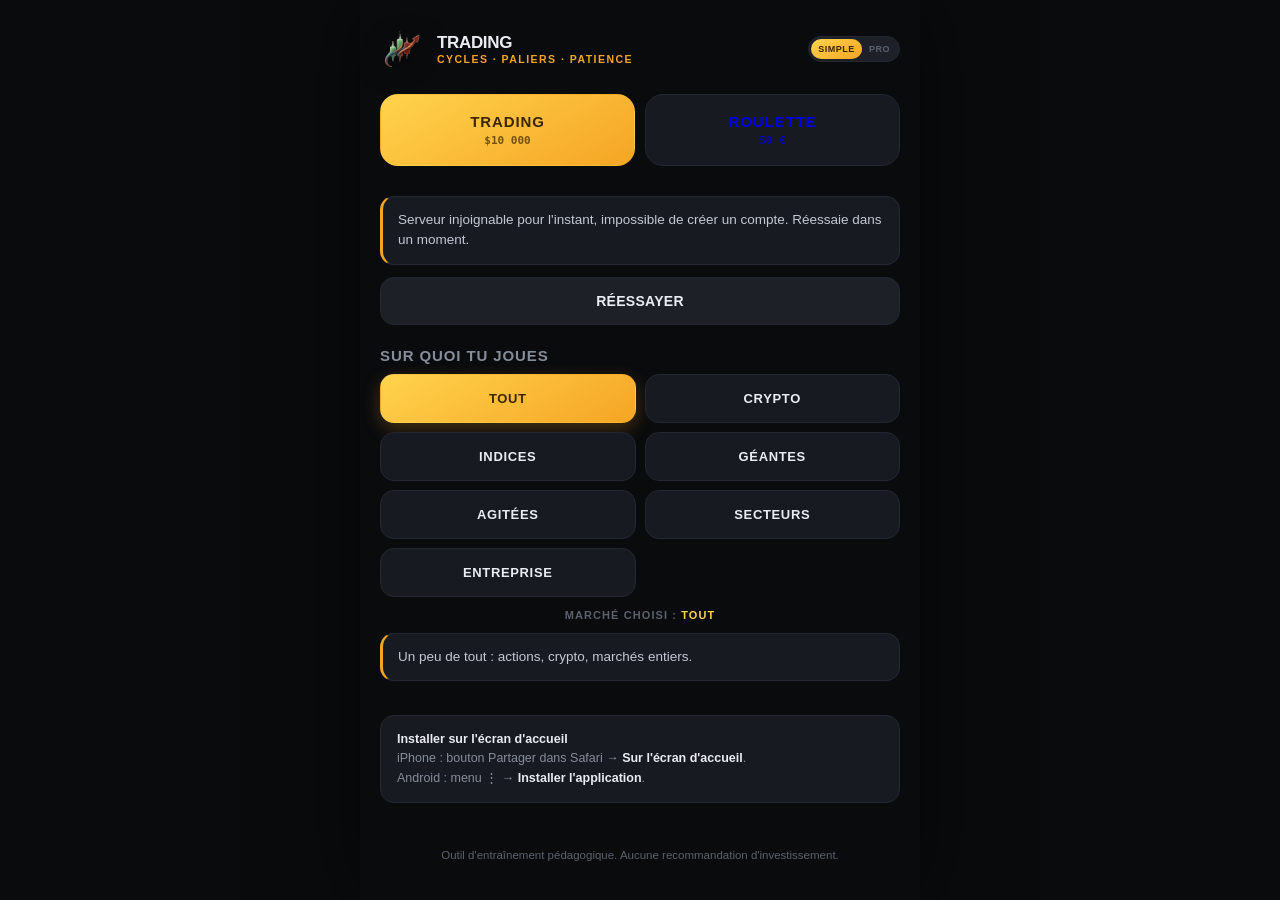
==== commit 62cc5bce: "Roulette europeenne, reglages avant partie, fiches joueurs, serie de jours [skip ci]" ====
--- a/index.html
+++ b/index.html
@@ -25,6 +25,11 @@
     <div class="modesw" id="modesw"><b data-m="simple">SIMPLE</b><b data-m="pro">PRO</b></div>
   </div>
 
+  <div class="jeux">
+    <a class="jeu on" href="app.html"><div class="t">TRADING</div><div class="s" id="j-trading">$10 000</div></a>
+    <a class="jeu" href="roulette.html"><div class="t">ROULETTE</div><div class="s" id="j-roulette">50 €</div></a>
+  </div>
+
   <div id="authbox"><p class="note">Chargement&hellip;</p></div>
 
   <div id="marchebox"></div>
--- a/assets/css/style.css
+++ b/assets/css/style.css
@@ -568,3 +568,163 @@
 /* avatars du classement déplié */
 .lbline .av{width:28px;height:28px;border-radius:50%;font-size:11px}
 .lbline .pt{white-space:nowrap}
+
+/* ============================================================
+   AJUSTEMENTS : lisibilité de la carte, montants libres, classement
+   ============================================================ */
+/* le contenu de la carte occupe toute sa surface : plus de superposition */
+.face{position:absolute;inset:0;display:flex;flex-direction:column;align-items:center;
+  justify-content:center;gap:4px;pointer-events:none;z-index:2}
+.face.bas{justify-content:flex-end;padding-bottom:15px}
+.simple .face.bas{padding-bottom:19px}
+.arrow{z-index:3}
+
+/* rappel bleu : l'encaissement est possible */
+.uphint{position:absolute;top:9px;left:50%;transform:translateX(-50%);z-index:3;
+  font-size:10.5px;font-weight:800;letter-spacing:.07em;color:#93c5fd;
+  background:rgba(59,130,246,.16);padding:5px 11px;border-radius:9px;
+  opacity:0;transition:opacity .25s;pointer-events:none}
+.uphint.on{opacity:1}
+.simple .uphint{font-size:12px;padding:6px 13px}
+
+/* on a engagé le geste mais pas encore choisi le montant */
+.pousse{display:block;font-size:11.5px;color:var(--muted);font-weight:600;
+  letter-spacing:.02em;margin-top:5px}
+.simple .pousse{font-size:13px}
+
+/* le badge « ? » répond quand on appuie dessus */
+.chip.anon{cursor:pointer}
+.anonbulle{position:absolute;top:52px;left:10px;right:10px;z-index:6;padding:13px 15px;
+  border-radius:14px;background:rgba(18,20,25,.96);border:1px solid var(--line);
+  border-left:3px solid var(--gold);font-size:13px;line-height:1.5;color:#c3c9d4;
+  opacity:0;transform:translateY(-6px);pointer-events:none;transition:.22s}
+.anonbulle.on{opacity:1;transform:translateY(0)}
+.simple .anonbulle{top:54px}
+
+/* initiales centrées dans le classement déplié */
+.lbline .av{display:grid;place-items:center;line-height:1}
+
+/* ============================================================
+   ROULETTE
+   ============================================================ */
+.page.rl{padding-left:14px;padding-right:14px}
+.soldebox{flex:1;min-width:0}
+.soldebox u{display:block;font-size:8.5px;letter-spacing:.11em;color:var(--dim);
+  text-decoration:none;font-weight:800}
+.soldebox b{font-size:20px;font-family:var(--mono);font-weight:800}
+.page.rl .topbar,.page.rl .subbar{margin:0 -14px;padding-left:14px;padding-right:14px}
+.page.rl .subbar{gap:14px}
+.page.rl .subbar b{color:var(--txt);font-family:var(--mono)}
+
+.roulettewrap{position:relative;margin:14px auto 10px;width:100%;max-width:330px;aspect-ratio:1}
+#roue{width:100%;height:100%;display:block;border-radius:50%;
+  box-shadow:0 14px 40px rgba(0,0,0,.6)}
+.resultat{position:absolute;inset:0;display:flex;flex-direction:column;align-items:center;
+  justify-content:center;gap:5px;background:rgba(8,9,12,.86);border-radius:50%;
+  opacity:0;pointer-events:none;transition:.28s;backdrop-filter:blur(3px)}
+.resultat.on{opacity:1}
+.resnum{width:74px;height:74px;border-radius:50%;display:grid;place-items:center;
+  font-size:34px;font-weight:800;font-family:var(--mono);color:#fff;
+  box-shadow:0 0 30px rgba(0,0,0,.6)}
+.resnum.rouge{background:#b31421}.resnum.noir{background:#141414;box-shadow:0 0 0 2px #3a3a3a}
+.resnum.vert{background:#0d7a3f}
+.restxt{font-size:10.5px;letter-spacing:.09em;color:var(--muted);font-weight:800}
+.resgain b{font-size:26px;font-family:var(--mono);font-weight:800}
+.resgain .pos{color:#5fe8b6}.resgain .neg{color:#ff9098}
+.resdetail{font-size:11px;color:var(--muted);text-align:center;padding:0 24px;line-height:1.4}
+.rlmsg{position:absolute;left:50%;bottom:-6px;transform:translateX(-50%);padding:8px 14px;
+  border-radius:11px;background:rgba(234,57,67,.16);border:1px solid rgba(234,57,67,.45);
+  color:#ff9098;font-size:12px;font-weight:700;opacity:0;transition:.25s;white-space:nowrap}
+.rlmsg.on{opacity:1}
+#ruine-rl{display:none;margin:6px 0}
+#ruine-rl.on{display:block}
+
+/* historique des sorties */
+.hist{display:flex;gap:4px;flex-wrap:wrap;margin:8px 0 14px}
+.hist s{text-decoration:none;width:26px;height:26px;border-radius:7px;display:grid;
+  place-items:center;font-size:11px;font-weight:800;font-family:var(--mono);color:#fff;flex:0 0 auto}
+.hist s.rouge{background:#b31421}.hist s.noir{background:#1c1c1c;box-shadow:inset 0 0 0 1px #333}
+.hist s.vert{background:#0d7a3f}
+
+/* jetons */
+.jetons{display:flex;align-items:center;gap:7px;margin-bottom:10px;flex-wrap:wrap}
+.jetons u{font-size:9px;letter-spacing:.1em;color:var(--dim);text-decoration:none;font-weight:800}
+.jetons b{flex:1;text-align:center;padding:11px 4px;border-radius:11px;background:var(--panel2);
+  border:1px solid var(--line);font-size:12px;font-weight:800;font-family:var(--mono);cursor:pointer}
+.jetons b.on{background:linear-gradient(150deg,#ffd34d,#f5a524);color:#3a2600;border-color:transparent}
+
+/* tapis */
+.zerorow{margin-bottom:5px}
+.cell.large{width:100%}
+.grille{display:grid;grid-template-columns:repeat(3,1fr);gap:5px}
+.cell{position:relative;padding:11px 0;border-radius:9px;font-size:13px;font-weight:800;
+  font-family:var(--mono);color:#fff;border:1px solid rgba(255,255,255,.09)}
+.cell.rouge{background:#8f1019}.cell.noir{background:#181818}.cell.vert{background:#0a5c30}
+.cell.mise,.zone.mise{outline:2px solid var(--gold2);outline-offset:1px}
+.zones{margin-top:6px}
+.zones>div{display:grid;grid-template-columns:repeat(3,1fr);gap:5px;margin-bottom:5px}
+.zones>div:last-child{grid-template-columns:repeat(6,1fr)}
+.zone{position:relative;padding:11px 2px;border-radius:9px;background:var(--panel3);
+  border:1px solid var(--line);font-size:9.5px;font-weight:800;letter-spacing:.03em;color:var(--txt)}
+.zone.rouge{background:#8f1019;border-color:transparent}
+.zone.noir{background:#181818}
+.simple .zones.pro{display:none}
+.jeton{position:absolute;top:-6px;right:-4px;min-width:19px;height:19px;border-radius:50%;
+  background:linear-gradient(150deg,#ffd34d,#f5a524);color:#3a2600;font-size:9.5px;
+  font-weight:800;font-style:normal;display:grid;place-items:center;padding:0 3px;
+  box-shadow:0 2px 6px rgba(0,0,0,.5)}
+.rlactions{margin-top:14px}
+#b-lancer{opacity:.55;transition:.2s}
+#b-lancer.pret{opacity:1}
+#b-lancer:disabled{opacity:.35}
+
+/* statistiques */
+.fen{display:flex;gap:6px;margin-bottom:10px}
+.fen b{flex:1;text-align:center;padding:8px 4px;border-radius:999px;background:var(--panel3);
+  border:1px solid var(--line);font-size:9.5px;font-weight:800;letter-spacing:.05em;
+  color:var(--muted);cursor:pointer}
+.fen b.on{background:linear-gradient(150deg,#ffd34d,#f5a524);color:#3a2600;border-color:transparent}
+.statgrid{display:grid;grid-template-columns:repeat(3,1fr);gap:8px;margin-bottom:12px}
+.statgrid div{background:var(--panel2);border:1px solid var(--line);border-radius:12px;
+  padding:10px 6px;text-align:center}
+.statgrid u{display:block;font-size:8.5px;letter-spacing:.09em;color:var(--dim);
+  text-decoration:none;font-weight:800;margin-bottom:3px}
+.statgrid b{font-size:17px;font-family:var(--mono);font-weight:700}
+.hotrow{margin-bottom:10px}
+.hotrow u{display:block;font-size:9px;letter-spacing:.09em;color:var(--dim);
+  text-decoration:none;font-weight:800;margin-bottom:5px}
+.hotrow .hist{margin:0}
+
+/* ============================================================
+   ONGLETS DE JEUX, RÉGLAGES DE PARTIE, PROFIL D'UN AUTRE JOUEUR
+   ============================================================ */
+.jeux{display:grid;grid-template-columns:1fr 1fr;gap:10px;margin-bottom:18px}
+.jeu{position:relative;padding:18px 12px;border-radius:18px;text-decoration:none;text-align:center;
+  border:1px solid var(--line);background:var(--panel2);display:block}
+.jeu.on{border-color:transparent;background:linear-gradient(150deg,#ffd34d,#f5a524);color:#3a2600}
+.jeu .t{font-size:15px;font-weight:800;letter-spacing:.06em}
+.jeu .s{font-size:11px;font-weight:700;opacity:.7;margin-top:4px;font-family:var(--mono)}
+
+.reglage{margin-bottom:20px}
+.reglage .lab{display:flex;justify-content:space-between;align-items:baseline;margin-bottom:9px}
+.reglage .lab u{font-size:10px;letter-spacing:.09em;color:var(--muted);text-decoration:none;font-weight:800}
+.reglage .lab b{font-size:22px;font-family:var(--mono);font-weight:800;color:var(--gold2)}
+input[type=range]{width:100%;-webkit-appearance:none;appearance:none;height:30px;background:none}
+input[type=range]::-webkit-slider-runnable-track{height:8px;border-radius:6px;background:#2b303a}
+input[type=range]::-webkit-slider-thumb{-webkit-appearance:none;width:26px;height:26px;
+  border-radius:50%;background:linear-gradient(150deg,#ffd34d,#f5a524);margin-top:-9px;
+  box-shadow:0 3px 10px rgba(0,0,0,.5)}
+input[type=range]::-moz-range-track{height:8px;border-radius:6px;background:#2b303a}
+input[type=range]::-moz-range-thumb{width:26px;height:26px;border:0;border-radius:50%;
+  background:linear-gradient(150deg,#ffd34d,#f5a524)}
+
+.lbrow,.lbline{cursor:pointer}
+.serie{display:inline-block;margin-left:6px;padding:2px 7px;border-radius:6px;font-size:9px;
+  font-weight:800;background:rgba(245,165,36,.2);color:var(--gold2);vertical-align:middle}
+.fiche{position:fixed;inset:0;z-index:90;background:rgba(6,7,9,.94);backdrop-filter:blur(12px);
+  display:none;overflow-y:auto;padding:calc(env(safe-area-inset-top) + 20px) 18px 30px}
+.fiche.on{display:block}
+.fiche .inner{max-width:520px;margin:0 auto}
+.av.gros{width:52px;height:52px;font-size:20px}
+.lbtabs.jeux2{margin-bottom:8px}
+.lbtabs.jeux2 b{flex:1;text-align:center;padding:10px 8px;font-size:10.5px}
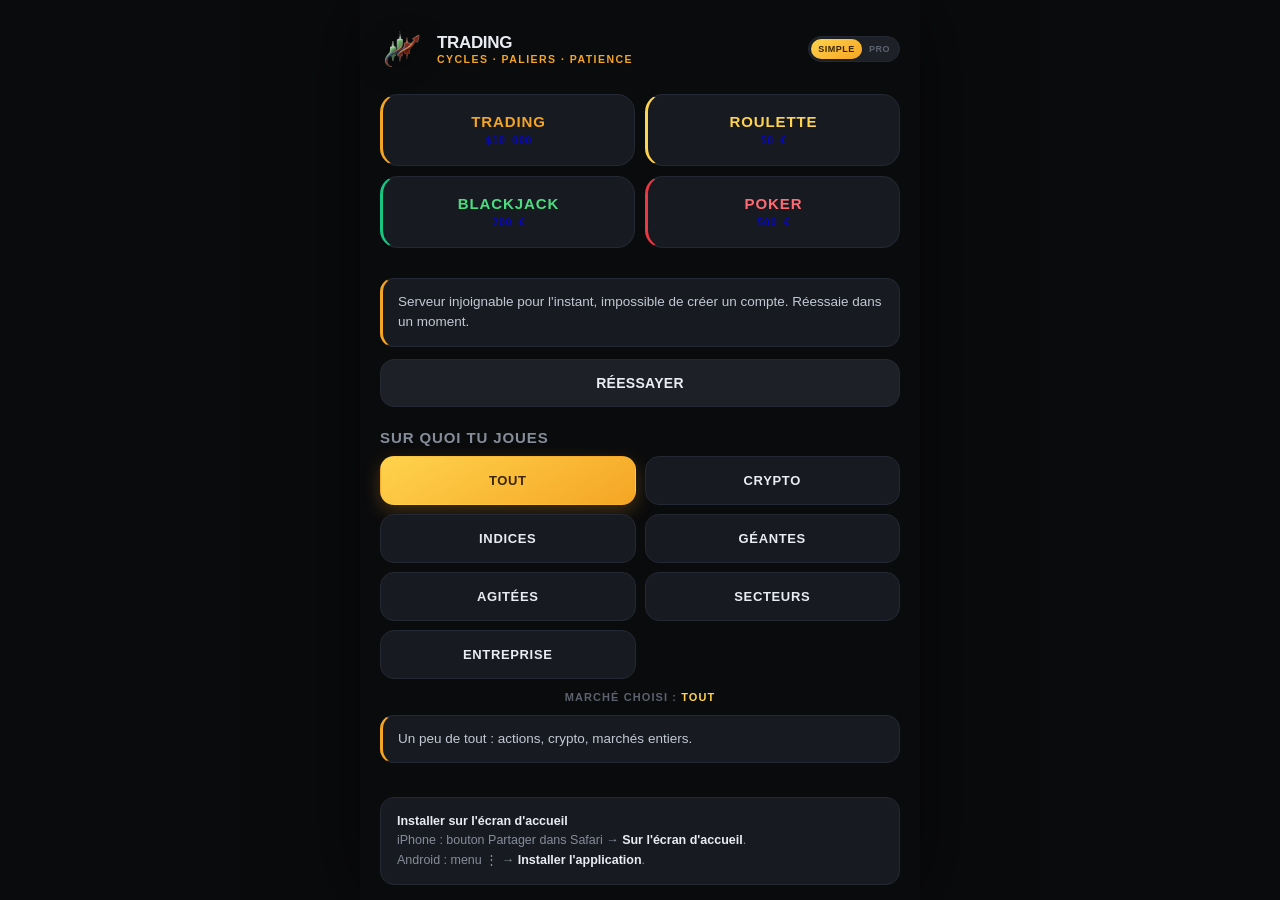
==== commit 2cb56aeb: "Blackjack et poker, prolongation des parties de trading, une caisse par jeu [skip ci]" ====
--- a/index.html
+++ b/index.html
@@ -26,8 +26,10 @@
   </div>
 
   <div class="jeux">
-    <a class="jeu on" href="app.html"><div class="t">TRADING</div><div class="s" id="j-trading">$10 000</div></a>
-    <a class="jeu" href="roulette.html"><div class="t">ROULETTE</div><div class="s" id="j-roulette">50 €</div></a>
+    <a class="jeu j-tr" href="app.html"><div class="t">TRADING</div><div class="s" id="j-trading">$10 000</div></a>
+    <a class="jeu j-rl" href="roulette.html"><div class="t">ROULETTE</div><div class="s" id="j-roulette">50 €</div></a>
+    <a class="jeu j-bj" href="blackjack.html"><div class="t">BLACKJACK</div><div class="s" id="j-blackjack">200 €</div></a>
+    <a class="jeu j-pk" href="poker.html"><div class="t">POKER</div><div class="s" id="j-poker">500 €</div></a>
   </div>
 
   <div id="authbox"><p class="note">Chargement&hellip;</p></div>
--- a/assets/css/style.css
+++ b/assets/css/style.css
@@ -728,3 +728,98 @@
 .av.gros{width:52px;height:52px;font-size:20px}
 .lbtabs.jeux2{margin-bottom:8px}
 .lbtabs.jeux2 b{flex:1;text-align:center;padding:10px 8px;font-size:10.5px}
+
+/* proposition de prolongation en fin de partie */
+.prolonge{position:absolute;inset:0;z-index:70;display:none;align-items:center;justify-content:center;
+  background:rgba(6,7,9,.93);backdrop-filter:blur(12px);padding:20px}
+.prolonge.on{display:flex}
+.prolonge .pbody{width:100%;max-width:440px}
+.ptitre{text-align:center;font-size:13px;letter-spacing:.2em;color:var(--gold);font-weight:800;margin-bottom:14px}
+
+/* ============================================================
+   COULEUR PROPRE À CHAQUE JEU
+   On redéfinit les jetons dorés localement : tout le reste suit.
+   ============================================================ */
+.jeu-bj{--gold:#16c784;--gold2:#4ade80;--gold3:#a7f3c8}
+.jeu-pk{--gold:#ea3943;--gold2:#ff6b73;--gold3:#ffb3b8}
+.page.rl{--gold:#f5a524;--gold2:#ffd34d;--gold3:#ffe38a}
+
+/* ============================================================
+   BLACKJACK
+   ============================================================ */
+.page.jeu-bj{padding-left:14px;padding-right:14px}
+.page.jeu-bj .topbar,.page.jeu-bj .subbar{margin:0 -14px;padding-left:14px;padding-right:14px}
+.page.jeu-bj .subbar{gap:14px}
+.page.jeu-bj .subbar b{color:var(--txt);font-family:var(--mono)}
+.feutre{position:relative;margin:14px 0 12px;padding:18px 14px;border-radius:20px;min-height:270px;
+  background:radial-gradient(120% 80% at 50% 0%,#12513a 0%,#0d3b2b 45%,#082018 100%);
+  border:1px solid #1d6a4c;box-shadow:inset 0 2px 20px rgba(0,0,0,.45)}
+.feutre .ligne{margin-bottom:24px}
+.feutre .ligne:last-of-type{margin-bottom:0}
+.feutre u{display:block;font-size:9.5px;letter-spacing:.12em;color:rgba(255,255,255,.5);
+  text-decoration:none;font-weight:800;margin-bottom:8px}
+.feutre u b{color:#fff;font-family:var(--mono);font-size:12px;margin-left:5px}
+.cartes{display:flex;gap:6px;flex-wrap:wrap;min-height:74px}
+.carte{width:50px;height:72px;border-radius:8px;background:#fdfcf8;position:relative;flex:0 0 auto;
+  box-shadow:0 3px 10px rgba(0,0,0,.5);display:flex;flex-direction:column;
+  align-items:center;justify-content:center;gap:1px}
+.carte b{font-size:19px;font-weight:800;font-family:var(--mono);line-height:1}
+.carte i{font-size:18px;font-style:normal;line-height:1}
+.carte.rouge{color:#c92b34}.carte.noir{color:#15171c}
+.carte.dos{background:repeating-linear-gradient(45deg,#8a2230,#8a2230 5px,#6d1a26 5px,#6d1a26 10px);
+  box-shadow:0 3px 10px rgba(0,0,0,.5),inset 0 0 0 3px #fdfcf8}
+.bjmain{margin-bottom:10px;padding:8px;border-radius:12px;border:1px solid transparent}
+.bjmain.actif{border-color:var(--gold2);background:rgba(255,255,255,.05)}
+.bjmain.saute{opacity:.5}
+.bjpts{font-size:11px;font-weight:800;letter-spacing:.06em;color:rgba(255,255,255,.75);margin-top:6px}
+.bjmsg{position:absolute;left:50%;bottom:10px;transform:translateX(-50%);padding:7px 13px;
+  border-radius:10px;background:rgba(0,0,0,.6);color:#fff;font-size:12px;font-weight:700;
+  opacity:0;transition:.25s;white-space:nowrap}
+.bjmsg.on{opacity:1}
+.resume{text-align:center;margin-bottom:12px;min-height:22px}
+.resume b{display:block;font-size:24px;font-family:var(--mono);font-weight:800}
+.resume b.pos{color:#5fe8b6}.resume b.neg{color:#ff9098}
+.resume span{font-size:12px;color:var(--muted)}
+.bjactions .row{margin-top:9px}
+.bjactions .btn:disabled{opacity:.35}
+#ruine-bj{display:none;margin:6px 0}
+#ruine-bj.on{display:block}
+
+/* ============================================================
+   POKER
+   ============================================================ */
+.page.jeu-pk{padding-left:14px;padding-right:14px}
+.page.jeu-pk .topbar,.page.jeu-pk .subbar{margin:0 -14px;padding-left:14px;padding-right:14px}
+.page.jeu-pk .subbar{gap:12px}
+.page.jeu-pk .subbar b{color:var(--txt);font-family:var(--mono)}
+.feutre.pk{background:radial-gradient(120% 80% at 50% 0%,#4a1420 0%,#33101a 45%,#1a070d 100%);
+  border-color:#6b2130}
+.pkbots{display:grid;grid-template-columns:repeat(3,1fr);gap:8px;margin-bottom:20px}
+.pkbot{padding:8px 6px;border-radius:12px;background:rgba(0,0,0,.28);
+  border:1px solid transparent;text-align:center}
+.pkbot.actif{border-color:var(--gold2);background:rgba(255,255,255,.07)}
+.pkbot.couche{opacity:.4}
+.pknom{font-size:11px;font-weight:800;color:#fff;margin-bottom:5px}
+.pknom .bouton{display:inline-grid;place-items:center;width:15px;height:15px;border-radius:50%;
+  background:#fdfcf8;color:#15171c;font-size:9px;font-weight:800;text-decoration:none;
+  vertical-align:middle;margin-left:3px}
+.cartes.mini{justify-content:center;min-height:44px;gap:3px}
+.cartes.mini .carte{width:30px;height:42px}
+.cartes.mini .carte b{font-size:12px}.cartes.mini .carte i{font-size:11px}
+.pktapis{font-size:10.5px;color:rgba(255,255,255,.65);margin-top:5px}
+.pktapis b{color:#fff;font-family:var(--mono)}
+#ruine-pk{display:none;margin:6px 0}
+#ruine-pk.on{display:block}
+/* quatre tuiles de jeu, chacune sa couleur */
+.jeu{border-left:3px solid var(--line)}
+.jeu.j-tr{border-left-color:#f5a524}
+.jeu.j-rl{border-left-color:#ffd34d}
+.jeu.j-bj{border-left-color:#16c784}
+.jeu.j-pk{border-left-color:#ea3943}
+.jeu .t{color:var(--txt)}
+.jeu.j-tr .t{color:#f5a524}.jeu.j-rl .t{color:#ffd34d}
+.jeu.j-bj .t{color:#4ade80}.jeu.j-pk .t{color:#ff6b73}
+/* .page est une colonne flex : sans ça, les blocs hauts se font écraser
+   et leur contenu déborde par-dessus les boutons qui suivent */
+.page > *{flex-shrink:0}
+.lbtabs.jeux2 b{padding:9px 4px;font-size:9px;letter-spacing:.03em}
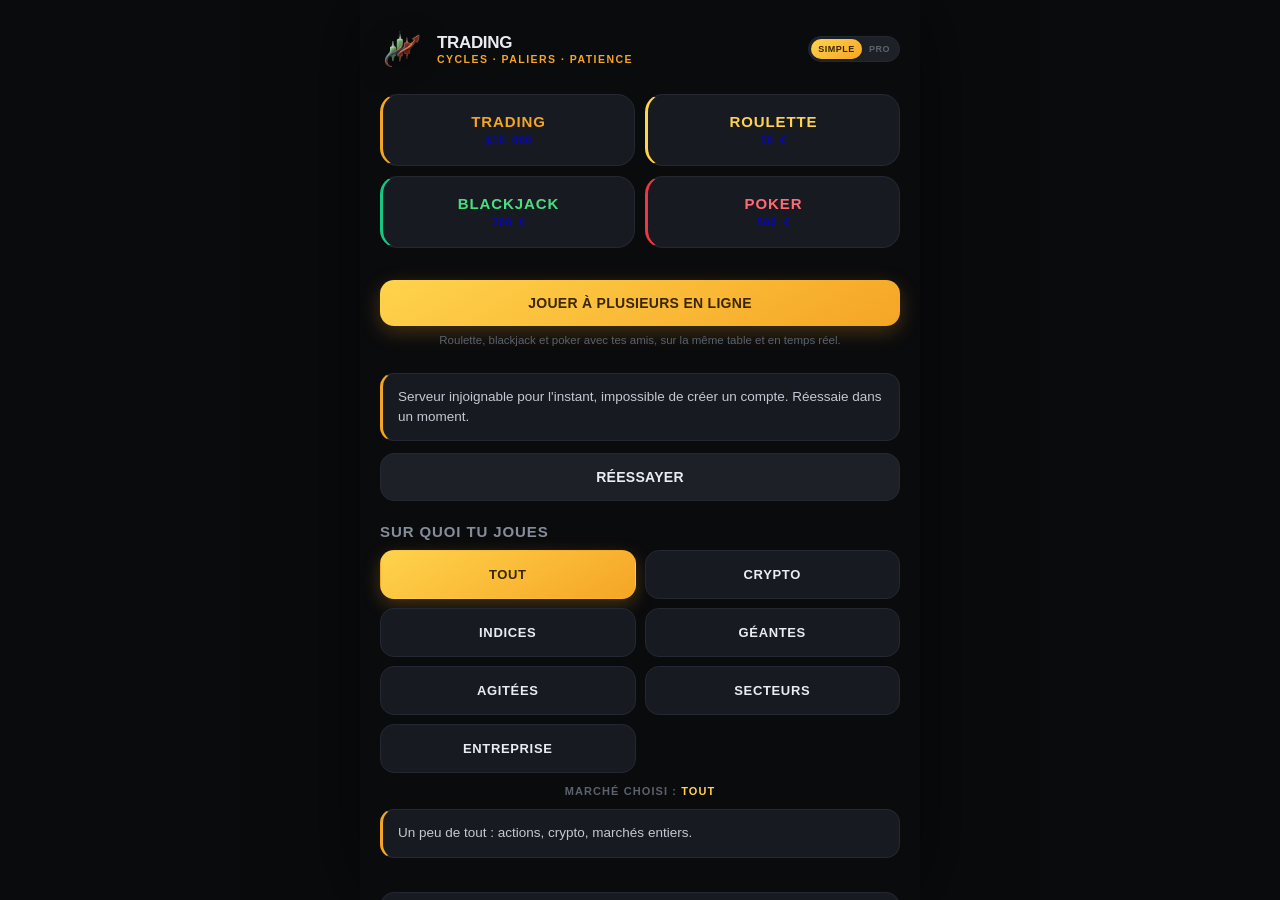
==== commit 1c5762b9: "Multijoueur en ligne : roulette, blackjack et poker Une page salon.html avec un hall (qui est en lig" ====
--- a/index.html
+++ b/index.html
@@ -32,6 +32,10 @@
     <a class="jeu j-pk" href="poker.html"><div class="t">POKER</div><div class="s" id="j-poker">500 €</div></a>
   </div>
 
+  <a class="btn play" href="salon.html" style="margin-top:14px">JOUER À PLUSIEURS EN LIGNE</a>
+  <p class="note" style="text-align:center;margin-top:6px">Roulette, blackjack et poker
+  avec tes amis, sur la même table et en temps réel.</p>
+
   <div id="authbox"><p class="note">Chargement&hellip;</p></div>
 
   <div id="marchebox"></div>
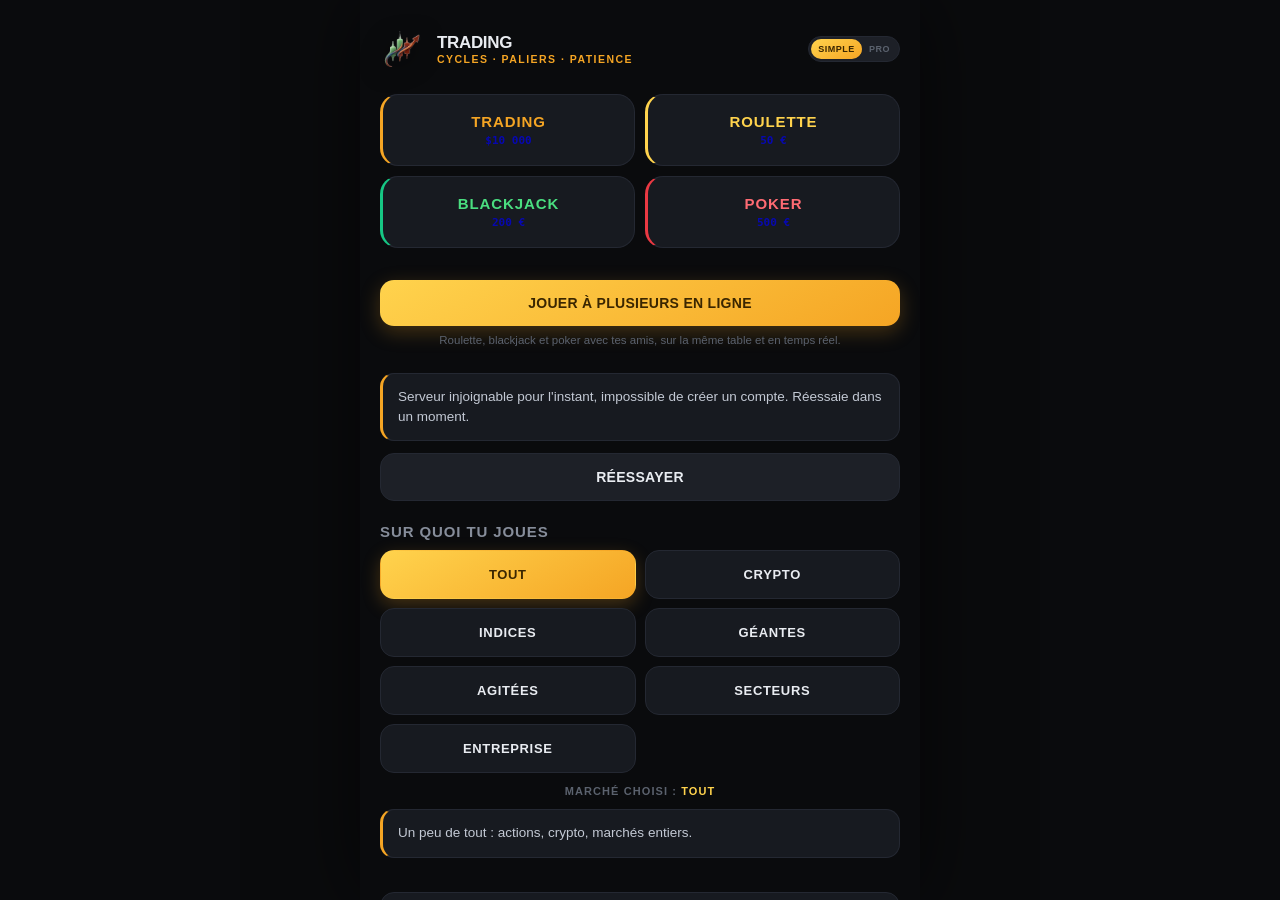
==== commit 24b8734c: "Force le rafraichissement de l'icone d'accueil (cache-busting + cache v13) Safari garde en cache l'a" ====
--- a/index.html
+++ b/index.html
@@ -9,10 +9,10 @@
 <meta name="apple-mobile-web-app-status-bar-style" content="black-translucent">
 <meta name="apple-mobile-web-app-title" content="Trading">
 <link rel="manifest" href="manifest.webmanifest">
-<link rel="apple-touch-icon" href="assets/icons/icon-180.png">
-<link rel="apple-touch-icon" sizes="152x152" href="assets/icons/icon-152.png">
-<link rel="apple-touch-icon" sizes="180x180" href="assets/icons/icon-180.png">
-<link rel="icon" href="assets/icons/favicon.png">
+<link rel="apple-touch-icon" href="assets/icons/icon-180.png?v=2">
+<link rel="apple-touch-icon" sizes="152x152" href="assets/icons/icon-152.png?v=2">
+<link rel="apple-touch-icon" sizes="180x180" href="assets/icons/icon-180.png?v=2">
+<link rel="icon" href="assets/icons/favicon.png?v=2">
 <link rel="stylesheet" href="assets/css/style.css">
 <title>Trading</title>
 </head>
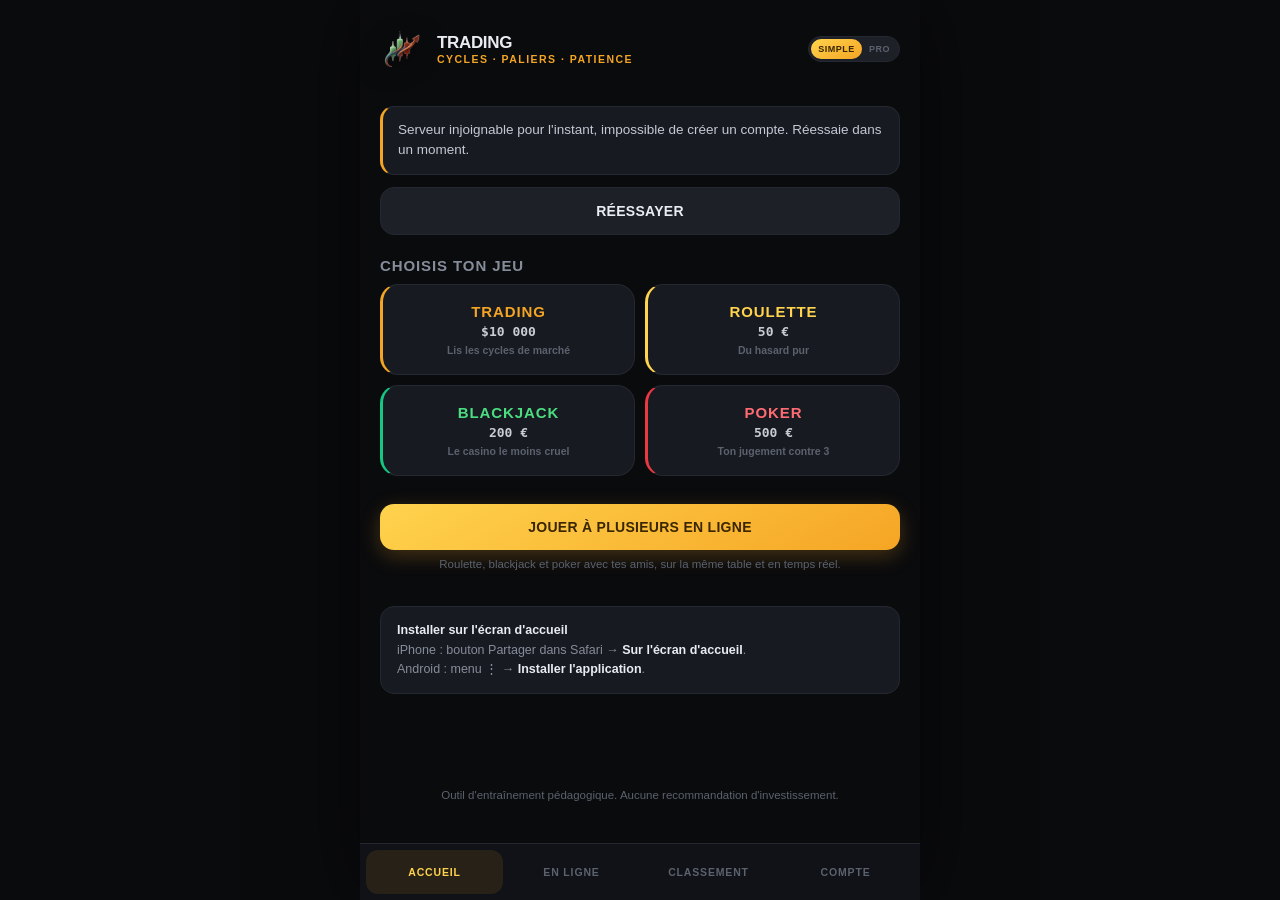
==== commit f89c4462: "Audit complet : sécurité, synchronisation, bugs de jeu et navigation restructurée Sécurité - Faille " ====
--- a/index.html
+++ b/index.html
@@ -18,29 +18,32 @@
 </head>
 <body>
 <div id="app">
-<section class="page">
+<section class="page avec-nav">
   <div class="brand">
     <div class="mark"><img src="assets/icons/logo.png" alt=""></div>
     <div style="flex:1"><div class="nm">TRADING</div><div class="sb">CYCLES &middot; PALIERS &middot; PATIENCE</div></div>
     <div class="modesw" id="modesw"><b data-m="simple">SIMPLE</b><b data-m="pro">PRO</b></div>
   </div>
 
+  <div id="authbox"><p class="note">Chargement&hellip;</p></div>
+
+  <h2>Choisis ton jeu</h2>
   <div class="jeux">
-    <a class="jeu j-tr" href="app.html"><div class="t">TRADING</div><div class="s" id="j-trading">$10 000</div></a>
-    <a class="jeu j-rl" href="roulette.html"><div class="t">ROULETTE</div><div class="s" id="j-roulette">50 €</div></a>
-    <a class="jeu j-bj" href="blackjack.html"><div class="t">BLACKJACK</div><div class="s" id="j-blackjack">200 €</div></a>
-    <a class="jeu j-pk" href="poker.html"><div class="t">POKER</div><div class="s" id="j-poker">500 €</div></a>
+    <a class="jeu j-tr" href="app.html"><div class="t">TRADING</div><div class="s" id="j-trading">$10 000</div>
+      <div class="d">Lis les cycles de marché</div><span class="pastille" id="j-reprise" hidden>PARTIE EN COURS</span></a>
+    <a class="jeu j-rl" href="roulette.html"><div class="t">ROULETTE</div><div class="s" id="j-roulette">50 €</div>
+      <div class="d">Du hasard pur</div></a>
+    <a class="jeu j-bj" href="blackjack.html"><div class="t">BLACKJACK</div><div class="s" id="j-blackjack">200 €</div>
+      <div class="d">Le casino le moins cruel</div></a>
+    <a class="jeu j-pk" href="poker.html"><div class="t">POKER</div><div class="s" id="j-poker">500 €</div>
+      <div class="d">Ton jugement contre 3</div></a>
   </div>
 
-  <a class="btn play" href="salon.html" style="margin-top:14px">JOUER À PLUSIEURS EN LIGNE</a>
+  <a class="btn play" href="salon.html">JOUER À PLUSIEURS EN LIGNE</a>
   <p class="note" style="text-align:center;margin-top:6px">Roulette, blackjack et poker
   avec tes amis, sur la même table et en temps réel.</p>
 
-  <div id="authbox"><p class="note">Chargement&hellip;</p></div>
-
-  <div id="marchebox"></div>
-
-  <div class="a2hs">
+  <div class="a2hs" id="a2hs">
     <b>Installer sur l'écran d'accueil</b><br>
     iPhone : bouton Partager dans Safari → <b>Sur l'écran d'accueil</b>.<br>
     Android : menu ⋮ → <b>Installer l'application</b>.
@@ -49,6 +52,7 @@
   <p class="note" style="text-align:center;margin-top:22px">Outil d'entraînement pédagogique.
   Aucune recommandation d'investissement.</p>
 </section>
+<nav class="tabbar" data-on="accueil"></nav>
 </div>
 <script src="assets/js/core.js"></script>
 <script src="assets/js/audio.js"></script>
--- a/assets/css/style.css
+++ b/assets/css/style.css
@@ -823,3 +823,85 @@
    et leur contenu déborde par-dessus les boutons qui suivent */
 .page > *{flex-shrink:0}
 .lbtabs.jeux2 b{padding:9px 4px;font-size:9px;letter-spacing:.03em}
+
+/* ============================================================
+   RESTRUCTURATION : navigation du bas, accueil, compte,
+   réglages du trading. Même langage visuel que le reste.
+   ============================================================ */
+a{color:inherit}
+.btn{text-align:center;text-decoration:none}
+.btn:disabled{opacity:.4}
+.btnsub{display:block;font-size:10.5px;letter-spacing:.12em;opacity:.7;margin-top:3px}
+
+/* tuiles de jeu : le solde n'hérite plus de la couleur des liens */
+.jeu{color:var(--txt);transition:transform .12s}
+.jeu:active{transform:scale(.97)}
+.jeu .s{color:var(--txt);opacity:.85;font-size:13px}
+.jeu .d{font-size:10.5px;color:var(--dim);margin-top:5px;font-weight:600}
+.jeu .pastille{position:absolute;top:-7px;right:8px;padding:3px 7px;border-radius:6px;font-size:8.5px;
+  font-weight:800;letter-spacing:.08em;background:var(--gold2);color:#3a2600}
+.jeu .pastille[hidden]{display:none}
+
+/* barre de navigation : quatre mots, toujours au même endroit */
+.tabbar{position:absolute;left:0;right:0;bottom:0;z-index:60;display:grid;grid-template-columns:repeat(4,1fr);
+  background:rgba(18,20,25,.94);backdrop-filter:blur(14px);-webkit-backdrop-filter:blur(14px);
+  border-top:1px solid var(--line);padding:6px 6px calc(env(safe-area-inset-bottom) + 6px)}
+.tabbar a{display:flex;align-items:center;justify-content:center;min-height:44px;border-radius:12px;
+  text-decoration:none;font-size:10.5px;font-weight:800;letter-spacing:.08em;color:var(--dim)}
+.tabbar a.on{color:var(--gold2);background:rgba(245,165,36,.1)}
+.page.avec-nav{padding-bottom:calc(env(safe-area-inset-bottom) + 84px)}
+
+/* salutation sur l'accueil */
+.salut{display:flex;align-items:center;gap:12px;padding:12px 14px;border-radius:16px;text-decoration:none;
+  background:var(--panel2);border:1px solid var(--line)}
+.salut .av{width:38px;height:38px;border-radius:50%;display:grid;place-items:center;font-weight:800;
+  color:#fff;flex:0 0 auto;background-size:cover;background-position:center}
+.salut .pinfo{flex:1;min-width:0;display:flex;flex-direction:column;gap:2px}
+.salut .pinfo b{font-size:15px;white-space:nowrap;overflow:hidden;text-overflow:ellipsis}
+.salut .lvl-badge{flex:0 0 auto}
+
+/* page compte : les trois caisses de casino côte à côte */
+.caisses{display:grid;grid-template-columns:repeat(3,1fr);gap:8px;margin-top:10px}
+.caisse{display:flex;flex-direction:column;gap:3px;padding:12px 10px;border-radius:14px;text-decoration:none;
+  background:var(--panel2);border:1px solid var(--line);border-top:3px solid var(--line);min-width:0}
+.caisse.j-rl{border-top-color:#ffd34d}.caisse.j-bj{border-top-color:#16c784}.caisse.j-pk{border-top-color:#ea3943}
+.caisse u{text-decoration:none;font-size:9px;letter-spacing:.1em;color:var(--dim);font-weight:800}
+.caisse b{font-family:var(--mono);font-size:17px}
+.caisse i{font-style:normal;font-size:11px;font-weight:700}
+.caisse .note{font-size:10px}
+
+/* réglages du trading : étapes numérotées */
+.etape{display:flex;align-items:center;gap:9px;margin:22px 0 10px;font-size:13px;font-weight:800;
+  letter-spacing:.06em;color:var(--muted);text-transform:uppercase}
+.etape s{text-decoration:none;width:22px;height:22px;border-radius:50%;display:grid;place-items:center;
+  font-size:11px;background:var(--gold);color:#3a2600}
+.mgrid.trois{grid-template-columns:repeat(3,1fr)}
+.mgrid.trois .mbtn{padding:13px 4px;font-size:11px}
+.mphrase{margin:2px 0 4px}
+.mphrase b{color:var(--muted)}
+.reprise{display:flex;flex-direction:column;gap:4px;padding:14px;border-radius:16px;margin-bottom:14px;
+  background:rgba(245,165,36,.08);border:1px solid rgba(245,165,36,.35)}
+.reprise u{text-decoration:none;font-size:9.5px;letter-spacing:.14em;color:var(--gold);font-weight:800}
+.reprise b{display:block;font-size:17px;margin:2px 0}
+.aide{margin-top:14px;padding:12px 14px;border-radius:14px;background:var(--panel2);border:1px solid var(--line);
+  font-size:13px;line-height:1.5;color:var(--muted)}
+.aide summary{cursor:pointer;font-weight:800;color:var(--txt);letter-spacing:.02em}
+.aide ol{padding-left:18px;margin:10px 0}
+.aide b{color:var(--txt)}
+
+/* roulette : ce qui est sorti comparé à la probabilité réelle */
+.obs{padding:12px 14px;border-radius:14px;background:var(--panel2);border:1px solid var(--line);margin-bottom:10px}
+.obsrow{display:grid;grid-template-columns:56px 1fr 52px;align-items:center;gap:10px;margin:6px 0}
+.obsrow u{text-decoration:none;font-size:9.5px;letter-spacing:.1em;color:var(--dim);font-weight:800}
+.obsrow b{font-family:var(--mono);font-size:12.5px;text-align:right}
+.obsbar{position:relative;height:10px;border-radius:5px;background:#1e2127;overflow:visible}
+.obsbar i{display:block;height:100%;border-radius:5px;background:#3a3f49;transition:width .5s}
+.obsbar i.rouge{background:#c8202e}.obsbar i.noir{background:#5b626e}.obsbar i.vert{background:#0d9a4f}
+.obsbar s{position:absolute;top:-3px;bottom:-3px;width:2px;background:#fff;border-radius:1px;opacity:.85}
+.rlactions .row .btn{font-size:11.5px;padding:13px 6px}
+
+/* focus clavier visible partout */
+a:focus-visible,button:focus-visible,summary:focus-visible,input:focus-visible{outline:2px solid var(--gold2);outline-offset:2px}
+.back{text-decoration:none}
+#p-mission{margin-top:16px}
+.wordbtn,.marchebtn{text-decoration:none;text-align:center}
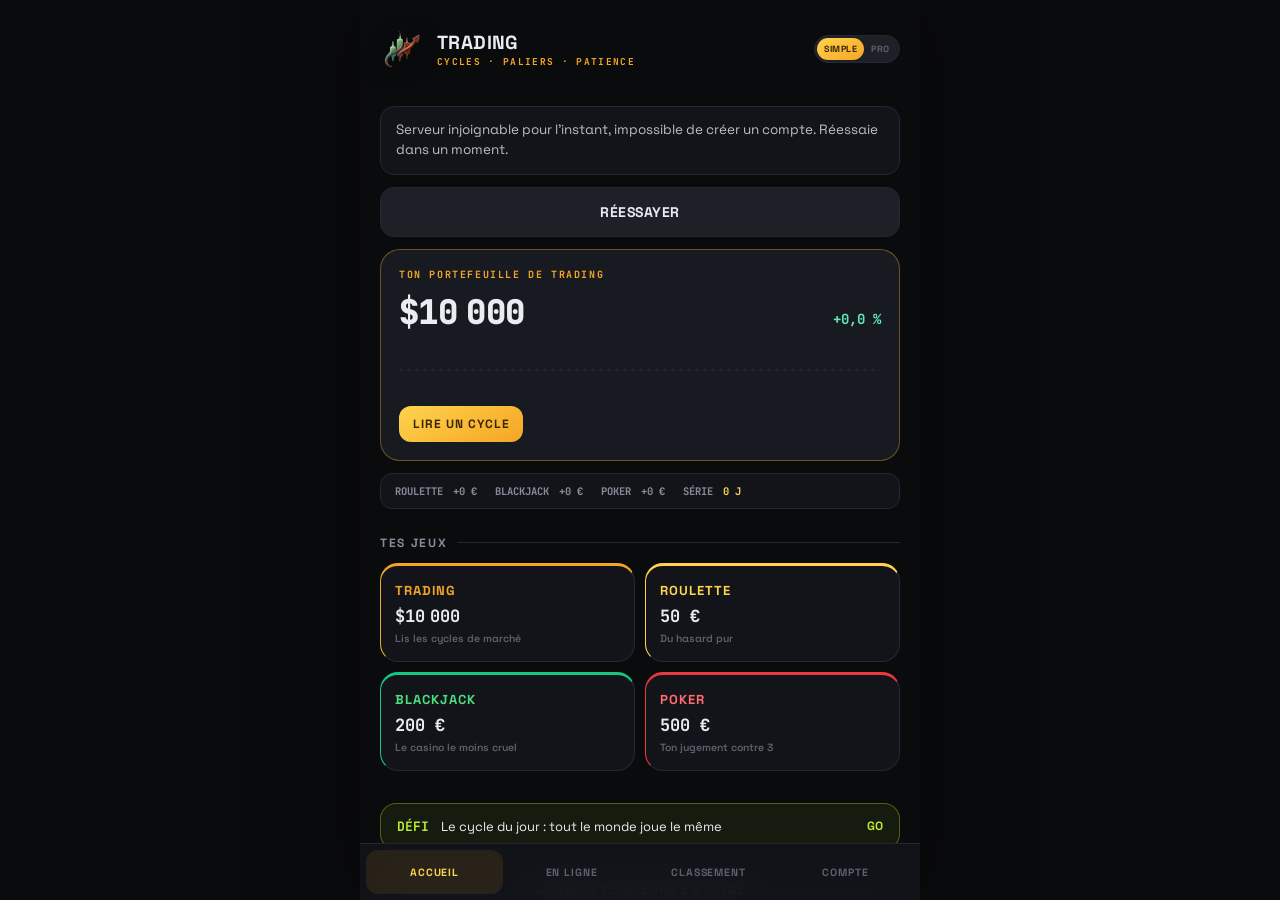
==== commit dafc754f: "Charte « terminal doré », nouvel accueil, défi du jour et stats - Charte : Space Grotesk pour les ti" ====
--- a/index.html
+++ b/index.html
@@ -13,6 +13,9 @@
 <link rel="apple-touch-icon" sizes="152x152" href="assets/icons/icon-152.png?v=2">
 <link rel="apple-touch-icon" sizes="180x180" href="assets/icons/icon-180.png?v=2">
 <link rel="icon" href="assets/icons/favicon.png?v=2">
+<link rel="preconnect" href="https://fonts.googleapis.com">
+<link rel="preconnect" href="https://fonts.gstatic.com" crossorigin>
+<link rel="stylesheet" href="https://fonts.googleapis.com/css2?family=JetBrains+Mono:wght@500;700;800&family=Space+Grotesk:wght@400;500;600;700&display=swap">
 <link rel="stylesheet" href="assets/css/style.css">
 <title>Trading</title>
 </head>
@@ -27,10 +30,19 @@
 
   <div id="authbox"><p class="note">Chargement&hellip;</p></div>
 
-  <h2>Choisis ton jeu</h2>
+  <a class="hero" id="hero" href="app.html">
+    <span class="hero-lab" id="hero-lab">NOUVELLE PARTIE DE TRADING</span>
+    <span class="hero-ligne"><b id="hero-cash">$10 000</b><i id="hero-var"></i></span>
+    <canvas id="hero-courbe" aria-hidden="true"></canvas>
+    <span class="hero-cta" id="hero-cta">LIRE UN CYCLE</span>
+  </a>
+
+  <div class="ticker" id="ticker"></div>
+
+  <h2>Tes jeux</h2>
   <div class="jeux">
     <a class="jeu j-tr" href="app.html"><div class="t">TRADING</div><div class="s" id="j-trading">$10 000</div>
-      <div class="d">Lis les cycles de marché</div><span class="pastille" id="j-reprise" hidden>PARTIE EN COURS</span></a>
+      <div class="d">Lis les cycles de marché</div><span class="pastille" id="j-reprise" hidden>EN COURS</span></a>
     <a class="jeu j-rl" href="roulette.html"><div class="t">ROULETTE</div><div class="s" id="j-roulette">50 €</div>
       <div class="d">Du hasard pur</div></a>
     <a class="jeu j-bj" href="blackjack.html"><div class="t">BLACKJACK</div><div class="s" id="j-blackjack">200 €</div>
@@ -39,7 +51,11 @@
       <div class="d">Ton jugement contre 3</div></a>
   </div>
 
-  <a class="btn play" href="salon.html">JOUER À PLUSIEURS EN LIGNE</a>
+  <a class="bandeau-defi" href="defi.html" id="b-defi">
+    <b>DÉFI</b><span id="defi-txt">Le cycle du jour : tout le monde joue le même</span><s>GO</s>
+  </a>
+
+  <a class="btn ghost" href="salon.html">JOUER À PLUSIEURS EN LIGNE</a>
   <p class="note" style="text-align:center;margin-top:6px">Roulette, blackjack et poker
   avec tes amis, sur la même table et en temps réel.</p>
 
--- a/assets/css/style.css
+++ b/assets/css/style.css
@@ -905,3 +905,84 @@
 .back{text-decoration:none}
 #p-mission{margin-top:16px}
 .wordbtn,.marchebtn{text-decoration:none;text-align:center}
+
+/* ============================================================
+   CHARTE « TERMINAL DORÉ » (piste A)
+   Même identité (nuit, or, chiffres en mono), en plus net :
+   une police de titre, des cartes plus calmes, moins de lueurs.
+   ============================================================ */
+:root{
+  --sans:"Space Grotesk",-apple-system,BlinkMacSystemFont,"Segoe UI",sans-serif;
+  --mono:"JetBrains Mono",ui-monospace,"SF Mono",Menlo,Consolas,monospace;
+  --r-carte:18px; --lime:#b8ec2f;
+}
+body{font-family:var(--sans);font-feature-settings:"ss01"}
+.walletbig b,.soldebox b,.stat b,.statgrid b,.caisse b,.jeu .s,.kv b,.lbline .pt,.lbrow .pt{font-family:var(--mono)}
+h1{font-weight:700;letter-spacing:-.02em}
+h2{font-size:12px;letter-spacing:.14em;margin:26px 0 12px;display:flex;align-items:center;gap:10px}
+h2:after{content:"";flex:1;height:1px;background:var(--line)}
+.btn{border-radius:14px;box-shadow:0 4px 14px rgba(245,165,36,.18);letter-spacing:.04em}
+.btn.ghost{box-shadow:none}
+.expl{border-left:1px solid var(--line);background:var(--panel);color:#b9c0cc}
+.walletbig{border-radius:var(--r-carte);background:var(--panel2)}
+.brand .nm{font-size:19px;letter-spacing:.02em}
+.brand .sb{font-family:var(--mono);font-size:9.5px}
+
+/* carte principale de l'accueil */
+.hero{display:flex;flex-direction:column;gap:8px;margin-top:12px;padding:18px;border-radius:20px;
+  text-decoration:none;color:var(--txt);background:var(--panel2);border:1px solid rgba(245,165,36,.4);
+  transition:transform .12s}
+.hero:active{transform:scale(.985)}
+.hero-lab{font-size:10px;letter-spacing:.16em;color:var(--gold);font-weight:700;font-family:var(--mono)}
+.hero-ligne{display:flex;align-items:baseline;justify-content:space-between;gap:10px}
+.hero-ligne b{font-family:var(--mono);font-size:34px;font-weight:800;letter-spacing:-.02em}
+.hero-ligne i{font-style:normal;font-family:var(--mono);font-size:14px;font-weight:700}
+#hero-courbe{width:100%;height:56px;display:block}
+.hero-cta{align-self:flex-start;padding:10px 14px;border-radius:12px;font-size:12px;font-weight:700;
+  letter-spacing:.08em;background:linear-gradient(150deg,#ffd34d,#f5a524);color:#3a2600}
+.pos{color:#5fe8b6}.neg{color:#ff9098}.or{color:var(--gold2)}
+
+/* bandeau de résultats */
+.ticker{display:flex;gap:18px;overflow-x:auto;scrollbar-width:none;margin-top:12px;padding:10px 14px;
+  border-radius:12px;background:var(--panel);border:1px solid var(--line);font-family:var(--mono);
+  font-size:10.5px;font-weight:700;color:var(--muted);white-space:nowrap}
+.ticker::-webkit-scrollbar{display:none}
+.ticker b{margin-left:4px}
+
+/* tuiles de jeu : bord coloré en haut, comme les caisses */
+.jeu{border:1px solid var(--line);border-top:3px solid var(--line);text-align:left;padding:16px 14px;background:var(--panel)}
+.jeu.j-tr{border-top-color:#f5a524}.jeu.j-rl{border-top-color:#ffd34d}
+.jeu.j-bj{border-top-color:#16c784}.jeu.j-pk{border-top-color:#ea3943}
+.jeu .t{font-size:13px;letter-spacing:.08em;font-weight:700}
+.jeu .s{font-size:17px;margin-top:6px;opacity:1}
+
+/* défi du jour */
+.bandeau-defi{display:flex;align-items:center;gap:12px;margin:14px 0 4px;padding:14px 16px;border-radius:16px;
+  text-decoration:none;color:var(--txt);background:rgba(184,236,47,.07);border:1px solid rgba(184,236,47,.35)}
+.bandeau-defi b{font-family:var(--mono);color:var(--lime);font-size:13px}
+.bandeau-defi span{flex:1;font-size:13px}
+.bandeau-defi s{text-decoration:none;font-size:12px;font-weight:700;color:var(--lime)}
+.bandeau-defi.fait{background:var(--panel);border-color:var(--line)}
+.bandeau-defi.fait b,.bandeau-defi.fait s{color:var(--muted)}
+.compte{font-family:var(--mono);font-size:12px;color:var(--lime);font-weight:700}
+.defitete{display:flex;flex-direction:column;gap:8px;margin:6px 0 16px}
+.defitete u{text-decoration:none;font-size:11px;letter-spacing:.18em;color:var(--lime);font-weight:700}
+.defitete h1{font-size:25px;line-height:1.15;margin:0}
+.carte-defi{padding:14px;border-radius:var(--r-carte);background:var(--panel);border:1px solid var(--line)}
+.kvl{display:flex;justify-content:space-between;gap:10px;margin-top:10px;font-size:12px;color:var(--muted)}
+.btn.defi{background:linear-gradient(150deg,#d6ff5e,#9fdc1e);color:#1d2a00;box-shadow:0 4px 14px rgba(184,236,47,.2);margin-top:14px}
+#d-action .reprise{margin-top:14px}
+#d-action .reprise u{color:var(--lime)}
+
+/* tes stats */
+.carte-stat{padding:14px;border-radius:var(--r-carte);background:var(--panel);border:1px solid var(--line);margin-bottom:10px;
+  display:flex;flex-direction:column;gap:8px}
+.carte-stat > u{text-decoration:none;font-size:10px;letter-spacing:.12em;color:var(--muted);font-weight:700}
+.zbars{display:grid;grid-template-columns:repeat(4,minmax(0,1fr));gap:8px;align-items:end;min-height:120px}
+.zbars div{display:flex;flex-direction:column;align-items:center;gap:5px;justify-content:flex-end;height:100%}
+.zbars span{font-family:var(--mono);font-size:11px}
+.zbars i{display:block;width:100%;border-radius:6px 6px 2px 2px}
+.zbars u{text-decoration:none;font-size:9.5px;color:var(--muted);text-align:center;line-height:1.2}
+.angle{padding:14px;border-radius:var(--r-carte);background:rgba(245,165,36,.08);border:1px solid rgba(245,165,36,.35);
+  font-size:13px;line-height:1.5}
+.angle b{color:var(--gold2)}
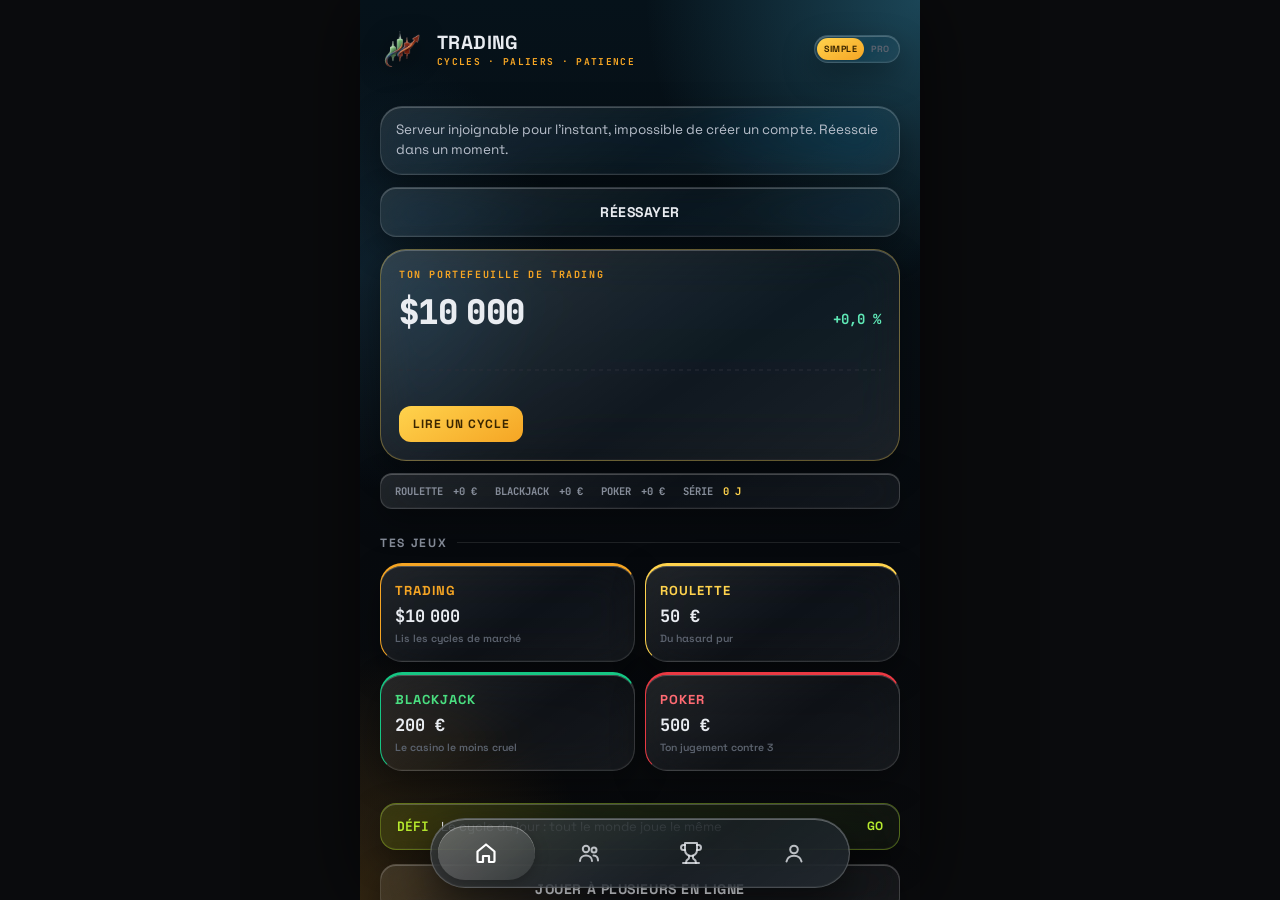
==== commit c4c29c24: "Icône d'écran d'accueil : la roulette ; trophée net dans la barre du bas - Nouvelle icône d'applicat" ====
--- a/index.html
+++ b/index.html
@@ -9,10 +9,10 @@
 <meta name="apple-mobile-web-app-status-bar-style" content="black-translucent">
 <meta name="apple-mobile-web-app-title" content="Trading">
 <link rel="manifest" href="manifest.webmanifest">
-<link rel="apple-touch-icon" href="assets/icons/icon-180.png?v=2">
-<link rel="apple-touch-icon" sizes="152x152" href="assets/icons/icon-152.png?v=2">
-<link rel="apple-touch-icon" sizes="180x180" href="assets/icons/icon-180.png?v=2">
-<link rel="icon" href="assets/icons/favicon.png?v=2">
+<link rel="apple-touch-icon" href="assets/icons/icon-180.png?v=3">
+<link rel="apple-touch-icon" sizes="152x152" href="assets/icons/icon-152.png?v=3">
+<link rel="apple-touch-icon" sizes="180x180" href="assets/icons/icon-180.png?v=3">
+<link rel="icon" href="assets/icons/favicon.png?v=3">
 <link rel="preconnect" href="https://fonts.googleapis.com">
 <link rel="preconnect" href="https://fonts.gstatic.com" crossorigin>
 <link rel="stylesheet" href="https://fonts.googleapis.com/css2?family=JetBrains+Mono:wght@500;700;800&family=Space+Grotesk:wght@400;500;600;700&display=swap">
--- a/assets/css/style.css
+++ b/assets/css/style.css
@@ -986,3 +986,109 @@
 .angle{padding:14px;border-radius:var(--r-carte);background:rgba(245,165,36,.08);border:1px solid rgba(245,165,36,.35);
   font-size:13px;line-height:1.5}
 .angle b{color:var(--gold2)}
+
+/* ============================================================
+   LIQUID GLASS
+   Du verre dépoli partout : fond lumineux derrière, matière
+   translucide devant, un reflet sur l'arête haute.
+   ============================================================ */
+:root{
+  --verre:linear-gradient(145deg,rgba(255,255,255,.11),rgba(255,255,255,.035) 55%,rgba(255,255,255,.06));
+  --verre-fort:linear-gradient(145deg,rgba(255,255,255,.16),rgba(255,255,255,.05) 60%,rgba(255,255,255,.09));
+  --verre-bord:rgba(255,255,255,.14);
+  --verre-ombre:inset 0 1px 0 rgba(255,255,255,.22),inset 0 -1px 0 rgba(255,255,255,.04),0 12px 32px rgba(0,0,0,.35);
+  --flou:blur(22px) saturate(170%);
+  --panel:rgba(255,255,255,.05); --panel2:rgba(255,255,255,.065); --panel3:rgba(255,255,255,.09);
+  --line:rgba(255,255,255,.1);
+}
+/* le fond lumineux que le verre laisse deviner */
+#app{background:
+  radial-gradient(70% 45% at 100% 0%,rgba(56,140,170,.42),transparent 70%),
+  radial-gradient(60% 40% at 0% 100%,rgba(245,165,36,.16),transparent 70%),
+  radial-gradient(50% 35% at 0% 30%,rgba(40,90,120,.25),transparent 70%),
+  linear-gradient(180deg,#06121a,#070a0e 60%,#0a0b0d)}
+.jeu-bj{--ambiance:rgba(22,199,132,.2)} .jeu-pk{--ambiance:rgba(234,57,67,.18)}
+.page.jeu-bj,.page.jeu-pk{background:radial-gradient(80% 40% at 50% 0%,var(--ambiance),transparent 70%)}
+
+/* la matière, appliquée à toutes les surfaces */
+.verre,.hero,.salut,.walletbig,.ticker,.jeu,.bandeau-defi,.expl,.carte-stat,.caisse,.statgrid div,.lblist,
+.lbwrap,.reprise,.aide,.obs,.carte-defi,.a2hs,.angle,.mbtn,.btn.ghost,.wordbtn,.marchebtn,.modesw,
+.inp,.joinrow input,#chat-saisi,.chat,.pkbot,.jetons b,.fen b,.lbtabs b,.zbtn,.chip,.lbmore,.wallet,.ruinebox,.bjmain{
+  background:var(--verre);border:1px solid var(--verre-bord);box-shadow:var(--verre-ombre);
+  -webkit-backdrop-filter:var(--flou);backdrop-filter:var(--flou)}
+.jeu.j-tr{border-top:3px solid #f5a524}.jeu.j-rl{border-top:3px solid #ffd34d}
+.jeu.j-bj{border-top:3px solid #16c784}.jeu.j-pk{border-top:3px solid #ea3943}
+.caisse.j-rl{border-top:3px solid #ffd34d}.caisse.j-bj{border-top:3px solid #16c784}.caisse.j-pk{border-top:3px solid #ea3943}
+.hero{background:var(--verre-fort);border-color:rgba(255,211,77,.35);border-radius:26px}
+.bandeau-defi{background:linear-gradient(145deg,rgba(184,236,47,.14),rgba(184,236,47,.04));border-color:rgba(184,236,47,.35)}
+.angle{background:linear-gradient(145deg,rgba(245,165,36,.16),rgba(245,165,36,.04));border-color:rgba(245,165,36,.35)}
+.expl{border-left:1px solid var(--verre-bord)}
+.jeu,.caisse,.carte-stat,.carte-defi,.walletbig,.salut,.expl,.aide,.obs,.reprise,.lblist{border-radius:22px}
+.mbtn,.btn.ghost,.inp{border-radius:16px}
+.wordbtn,.marchebtn,.lbtabs b,.fen b,.lbmore{border-radius:999px}
+.mbtn.on,.lbtabs b.on,.fen b.on,.jetons b.on{background:linear-gradient(150deg,#ffd34d,#f5a524);color:#3a2600;border-color:transparent}
+.btn{border-radius:18px;box-shadow:inset 0 1px 0 rgba(255,255,255,.5),0 8px 22px rgba(245,165,36,.25)}
+.btn.ghost{color:var(--txt)}
+
+/* barres du haut en verre, posées sur le contenu */
+.topbar,.subbar,.stats,.money{background:rgba(10,14,18,.45);-webkit-backdrop-filter:var(--flou);backdrop-filter:var(--flou);
+  border-bottom:1px solid var(--verre-bord)}
+/* dans les jeux, la barre du haut colle au bord de l'écran (elle porte déjà la marge de l'encoche) */
+.page.rl,.page.jeu-bj,.page.jeu-pk,.page.ol{padding-top:0}
+.page.ol .topbar{margin:0 -20px;padding-left:20px;padding-right:20px}
+.aidebtn{min-width:34px;font-size:13px;font-weight:800;color:var(--gold2)}
+
+/* la carte de décision du trading devient une plaque de verre */
+.deck{background:rgba(10,14,18,.4);-webkit-backdrop-filter:var(--flou);backdrop-filter:var(--flou);border-top:1px solid var(--verre-bord)}
+.card{background:var(--verre-fort);border:1px solid rgba(255,255,255,.18);box-shadow:var(--verre-ombre);border-radius:24px}
+.zbtn{border-radius:14px}
+
+/* tapis et feutre : on garde leurs couleurs, avec l'arête de verre */
+.feutre{box-shadow:inset 0 1px 0 rgba(255,255,255,.18),0 16px 40px rgba(0,0,0,.4);border:1px solid rgba(255,255,255,.12);border-radius:26px}
+
+/* feuilles qui glissent du bas : aide, fiche joueur, prolongation */
+.fiche,.prolonge{background:rgba(4,8,12,.55);-webkit-backdrop-filter:blur(26px) saturate(160%);backdrop-filter:blur(26px) saturate(160%)}
+.prolonge .pbody{padding:22px;border-radius:28px;background:var(--verre-fort);border:1px solid var(--verre-bord);box-shadow:var(--verre-ombre)}
+.feuille{position:absolute;inset:0;z-index:95;display:none;align-items:flex-end;justify-content:center;
+  background:rgba(4,8,12,.5);-webkit-backdrop-filter:blur(8px);backdrop-filter:blur(8px);padding:0 12px calc(env(safe-area-inset-bottom) + 12px)}
+.feuille.on{display:flex;animation:fondu .2s ease-out}
+.feuille-corps{width:100%;max-width:520px;padding:22px 20px 18px;border-radius:30px;background:var(--verre-fort);
+  border:1px solid rgba(255,255,255,.2);box-shadow:var(--verre-ombre);-webkit-backdrop-filter:blur(30px) saturate(180%);
+  backdrop-filter:blur(30px) saturate(180%);animation:monte .28s cubic-bezier(.2,.9,.3,1)}
+.feuille-titre{display:block;font-size:19px;margin-bottom:14px}
+.etapes{list-style:none;margin:0;padding:0;display:flex;flex-direction:column;gap:14px}
+.etapes li{display:flex;gap:12px;align-items:flex-start}
+.etapes s{text-decoration:none;flex:0 0 auto;width:28px;height:28px;border-radius:50%;display:grid;place-items:center;
+  font-weight:800;font-size:13px;background:linear-gradient(150deg,#ffd34d,#f5a524);color:#3a2600}
+.etapes div{display:flex;flex-direction:column;gap:3px}
+.etapes span{font-size:13.5px;line-height:1.45;color:#c9d0da}
+@keyframes fondu{from{opacity:0}to{opacity:1}}
+@keyframes monte{from{transform:translateY(40px);opacity:0}to{transform:none;opacity:1}}
+
+/* LA barre du bas : une pilule de verre flottante, quatre icônes */
+.tabbar{left:50%;right:auto;transform:translateX(-50%);bottom:calc(env(safe-area-inset-bottom) + 12px);
+  width:min(92%,420px);grid-template-columns:repeat(4,1fr);gap:6px;padding:7px;border-radius:999px;
+  background:linear-gradient(145deg,rgba(255,255,255,.14),rgba(255,255,255,.04) 60%,rgba(255,255,255,.08));
+  border:1px solid rgba(255,255,255,.2);
+  box-shadow:inset 0 1px 0 rgba(255,255,255,.3),inset 0 -1px 0 rgba(255,255,255,.05),0 18px 40px rgba(0,0,0,.45);
+  -webkit-backdrop-filter:blur(26px) saturate(180%);backdrop-filter:blur(26px) saturate(180%)}
+.tabbar a{min-height:54px;border-radius:999px;color:rgba(233,236,241,.62);transition:background .2s,color .2s,transform .12s}
+.tabbar a:active{transform:scale(.92)}
+.tabbar a.on{color:#fff;background:linear-gradient(145deg,rgba(255,255,255,.22),rgba(255,255,255,.08));
+  box-shadow:inset 0 1px 0 rgba(255,255,255,.35),0 4px 14px rgba(0,0,0,.25)}
+.tabbar a.on svg{stroke-width:2.1}
+.page.avec-nav{padding-bottom:calc(env(safe-area-inset-bottom) + 104px)}
+
+/* pas de flou pour qui préfère moins d'effets (et les vieux téléphones qui rament) */
+@media (prefers-reduced-transparency:reduce){
+  .tabbar,.feuille-corps,.hero,.jeu{background:#1a1e25;-webkit-backdrop-filter:none;backdrop-filter:none}
+}
+/* la barre reste lisible même sans flou : un fond teinté sous le reflet */
+.tabbar{background:linear-gradient(145deg,rgba(255,255,255,.14),rgba(255,255,255,.04) 60%,rgba(255,255,255,.08)),rgba(14,22,30,.72)}
+
+/* icônes nettes : barre centrée sans demi-pixel, trait plein, couleur franche */
+.tabbar{left:0;right:0;margin:0 auto;transform:none}
+.tabbar a{color:rgba(233,236,241,.78)}
+.tabbar a svg{display:block;shape-rendering:geometricPrecision}
+.tabbar a.on svg{stroke-width:2.2}
+.tabbar{width:calc(100% - 32px);max-width:420px}
